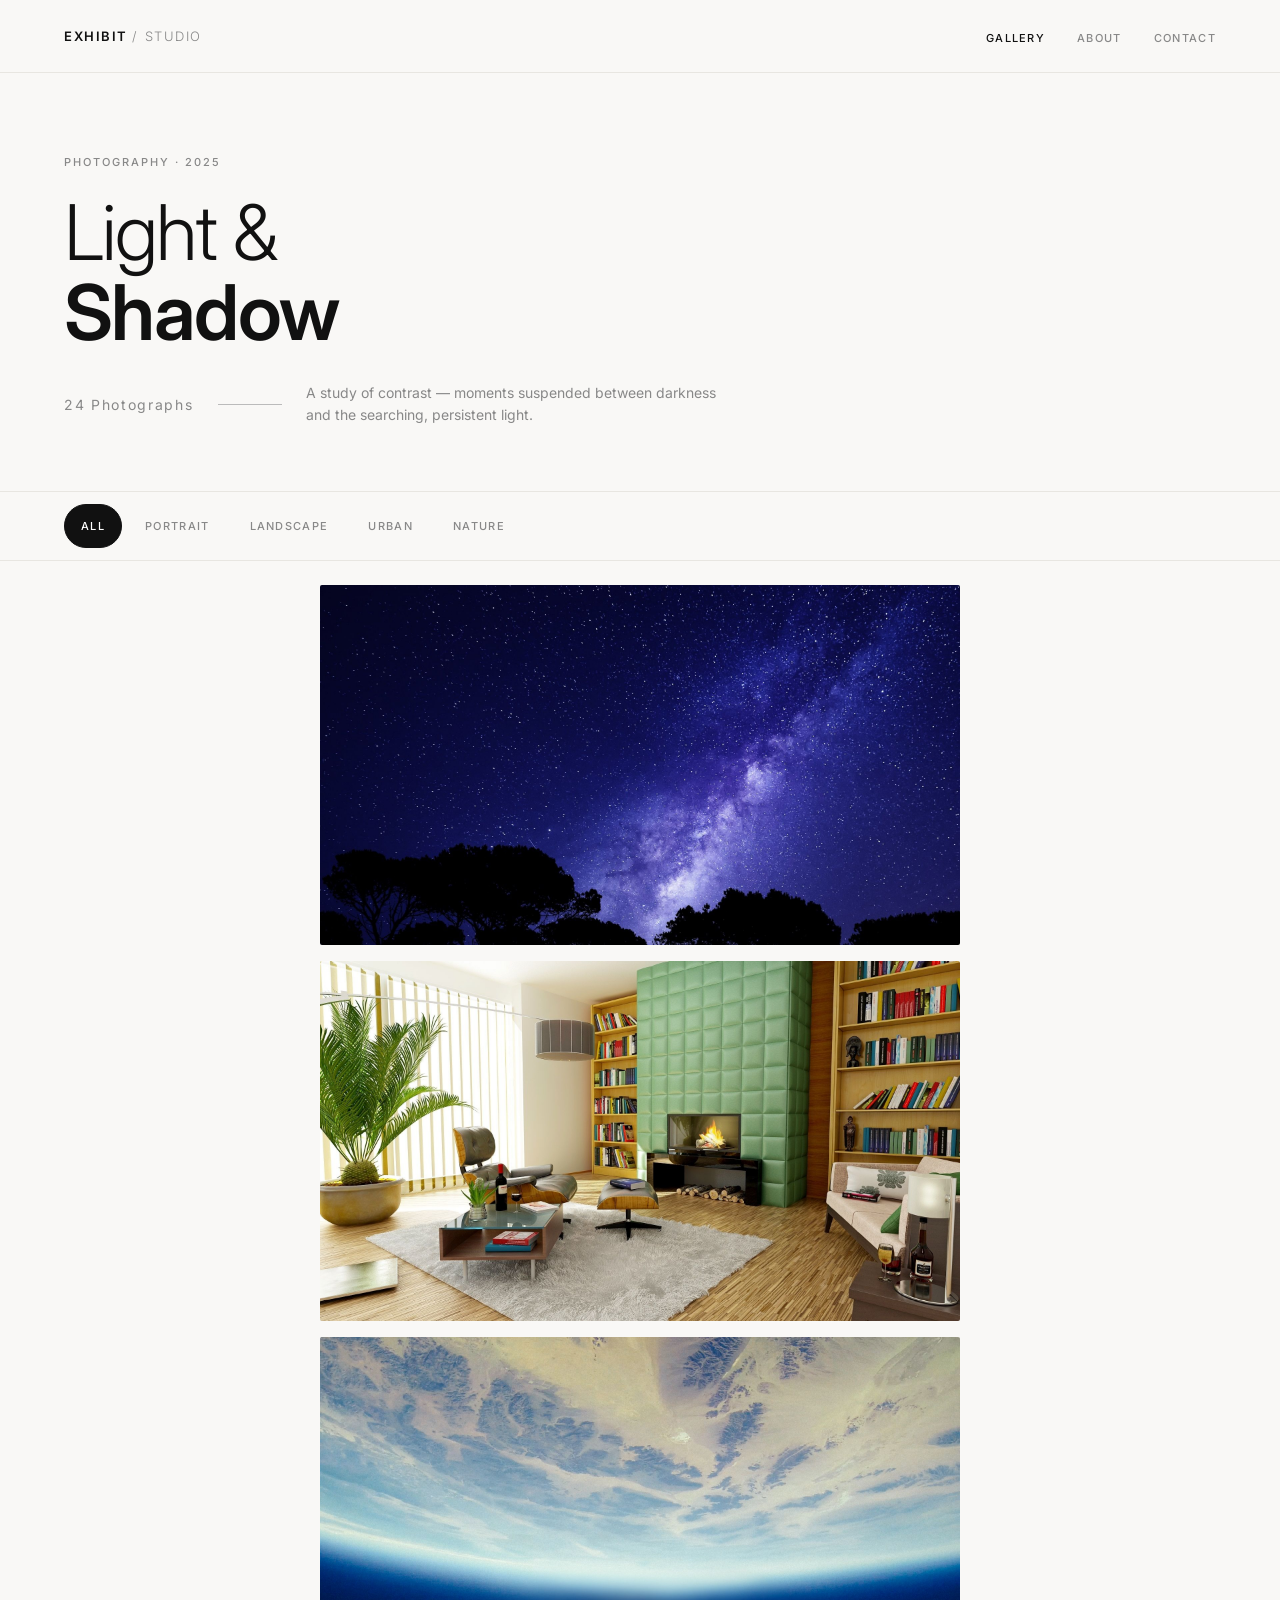
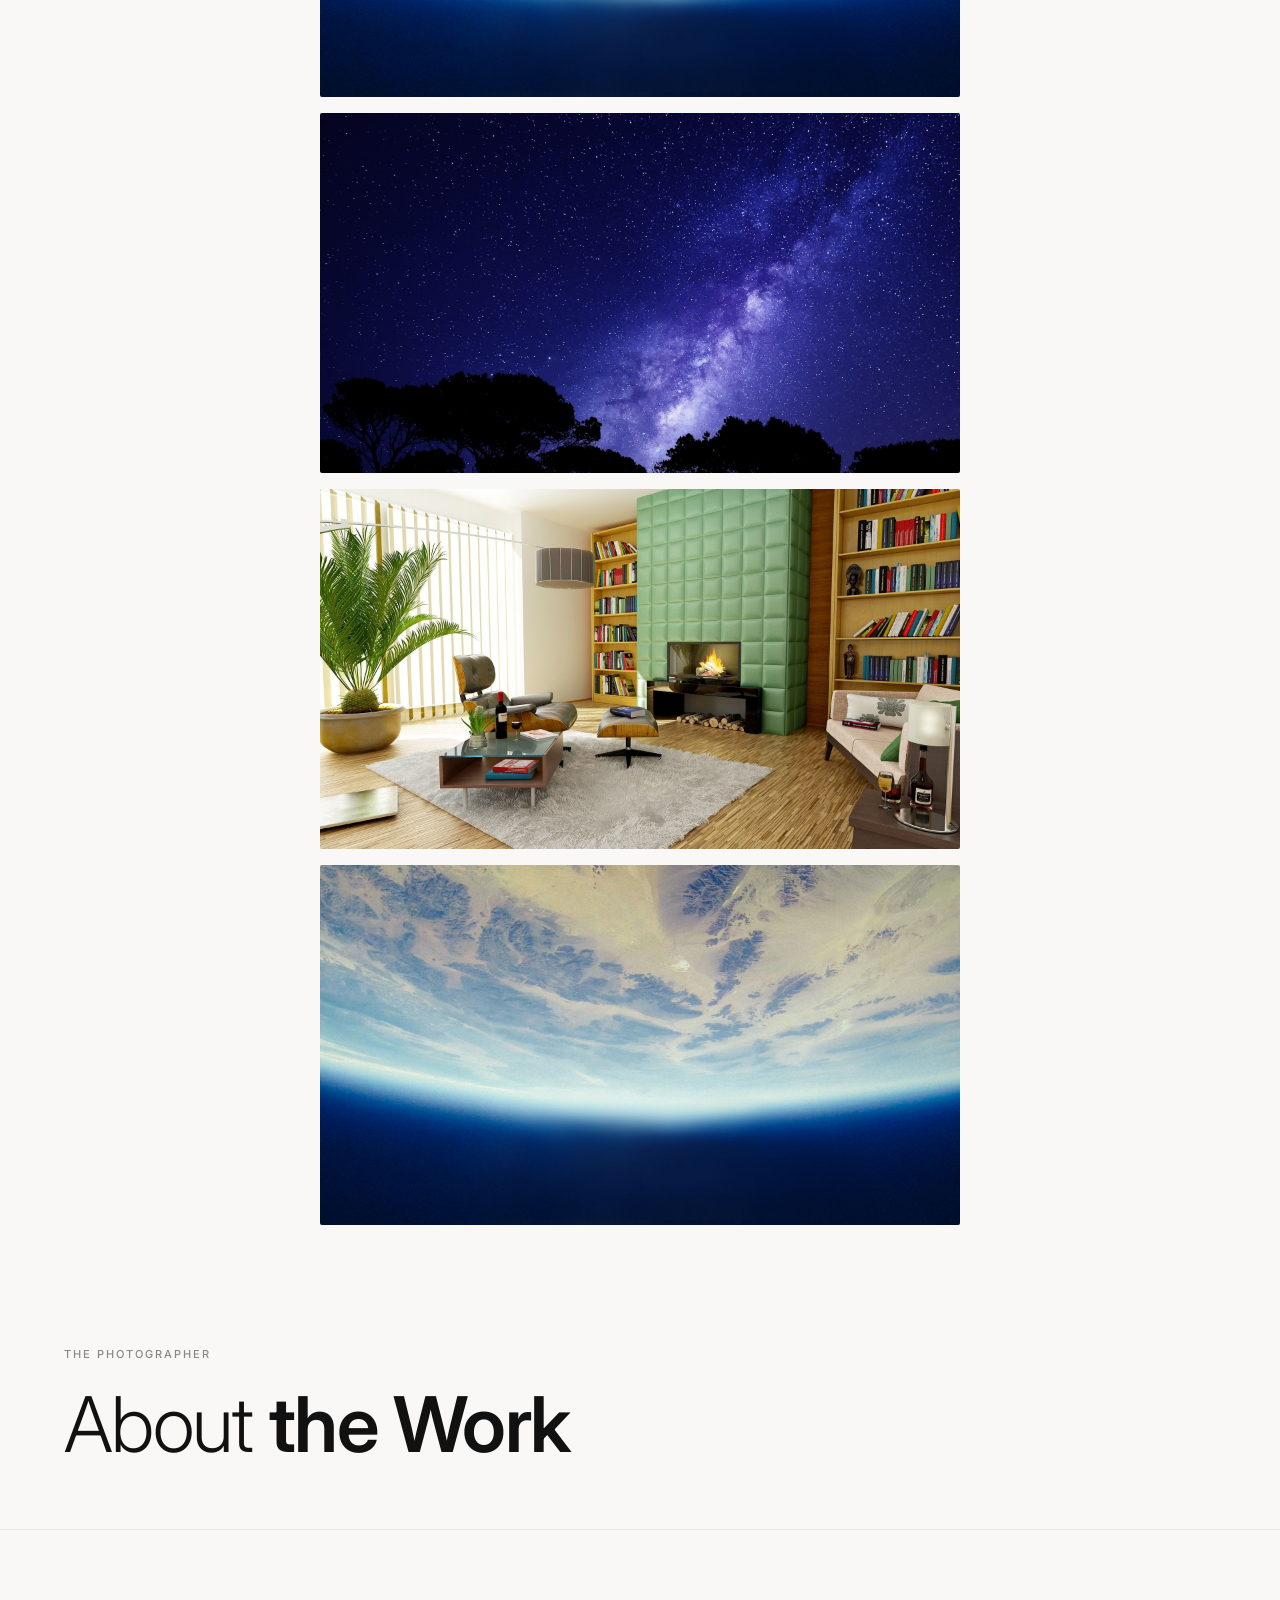
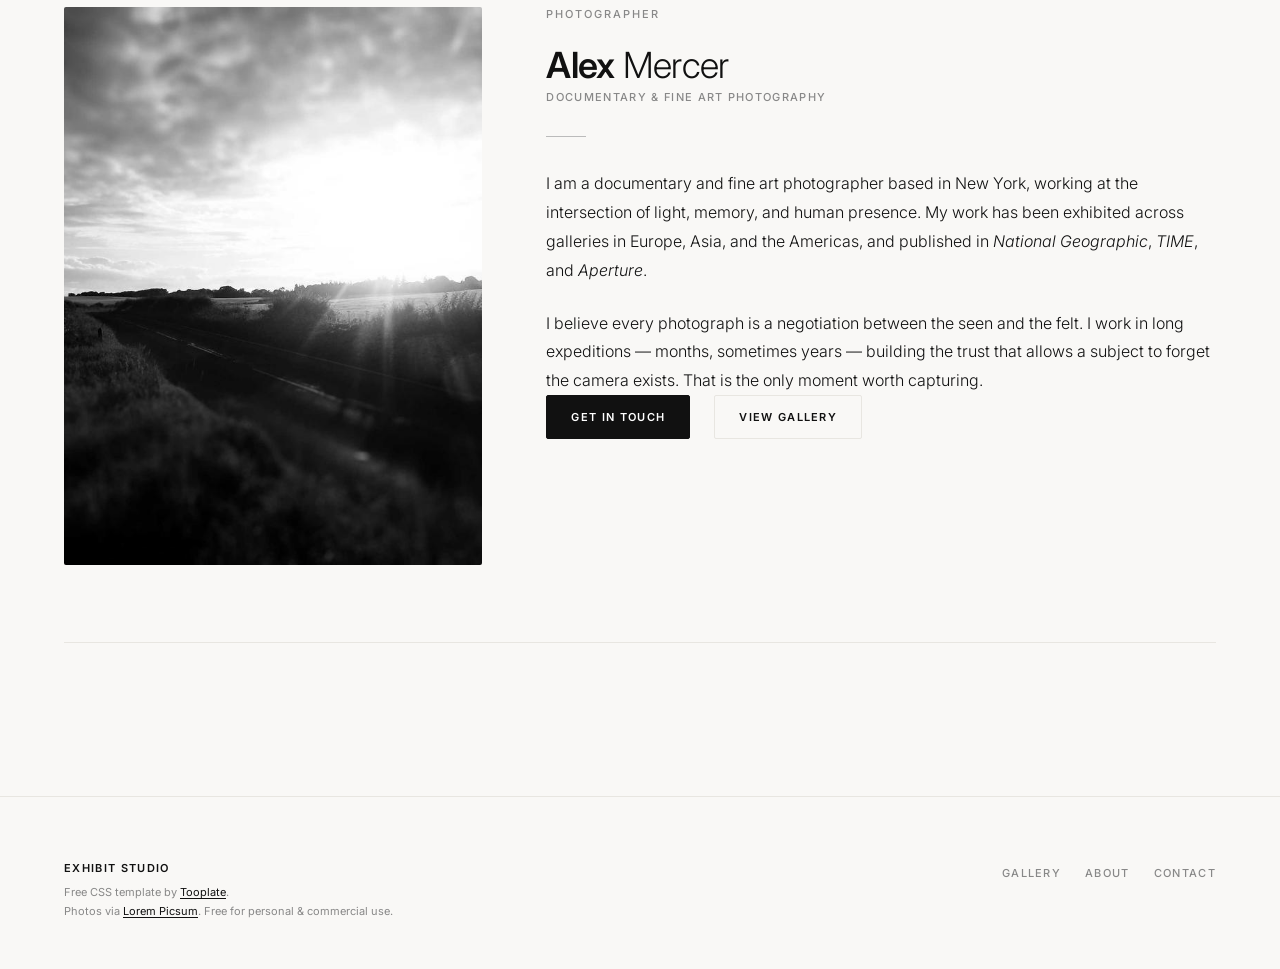
==== index.html @ 5e337fef "barebones website minus individual image pages" ====
<!DOCTYPE html>
<html lang="en">
<head>
  <meta charset="UTF-8" />
  <meta name="viewport" content="width=device-width, initial-scale=1.0" />
  <title>Exhibit — Photography Gallery</title>
  <meta name="description" content="A minimalist photography portfolio gallery template." />

  <!--
Tooplate 2160 Exhibit Studio
https://www.tooplate.com/view/2160-exhibit-studio
Free HTML CSS Template
-->

  <link rel="preconnect" href="https://fonts.googleapis.com" />
  <link rel="preconnect" href="https://fonts.gstatic.com" crossorigin />
  <link href="https://fonts.googleapis.com/css2?family=Inter:wght@300;400;500;600&display=swap" rel="stylesheet" />
  <link rel="stylesheet" href="tooplate-exhibit-style.css" />
</head>
<body>

  <!-- ═══════════════════════════════════════════════════════════════
       NAVIGATION
       ═══════════════════════════════════════════════════════════════ -->
  <nav class="site-nav" role="navigation" aria-label="Main">

    <div class="nav__bar">

      <!-- ↓ EDIT: Replace with your name or studio name -->
      <a href="index.html" class="nav__wordmark">Exhibit <span>/ Studio</span></a>

      <!-- ↓ EDIT: Desktop links (visible ≥680px) -->
      <ul class="nav__links">
        <li><a href="index.html" class="nav__link--active">Gallery</a></li>
        <li><a href="about.html">About</a></li>
        <li><a href="contact.html">Contact</a></li>
      </ul>

      <!-- Hamburger — visible on mobile only, controlled by JS -->
      <button
        class="nav__hamburger"
        id="js-hamburger"
        aria-label="Open menu"
        aria-expanded="false"
        aria-controls="js-mobile-menu"
      >
        <span class="nav__hamburger-line"></span>
        <span class="nav__hamburger-line"></span>
        <span class="nav__hamburger-line"></span>
      </button>

    </div><!-- /nav__bar -->

    <!-- ↓ EDIT: Mobile menu links (visible <680px, toggled by hamburger) -->
    <ul class="nav__mobile-menu" id="js-mobile-menu" aria-hidden="true">
      <li><a href="index.html" class="nav__link--active">Gallery</a></li>
      <li><a href="about.html">About</a></li>
      <li><a href="contact.html">Contact</a></li>
    </ul>

  </nav>


  <!-- ═══════════════════════════════════════════════════════════════
       HERO
       ═══════════════════════════════════════════════════════════════ -->
  <header class="site-hero">

    <!-- ↓ EDIT: Your gallery category / series name -->
    <p class="hero__tag">Photography · 2025</p>

    <!-- ↓ EDIT: Your gallery headline -->
    <h1 class="hero__title">
      Light &amp;<br><strong>Shadow</strong>
    </h1>

    <div class="hero__meta">
      <!-- ↓ EDIT: Update the photo count to match your gallery -->
      <span class="hero__count" id="js-photo-count">24 Photographs</span>
      <div class="hero__rule" aria-hidden="true"></div>
      <!-- ↓ EDIT: A one-line description of your gallery series -->
      <p class="hero__desc">A study of contrast — moments suspended between darkness and the searching, persistent light.</p>
    </div>

  </header>


  <!-- ═══════════════════════════════════════════════════════════════
       FILTER BAR  (optional — delete this section if not needed)
       ═══════════════════════════════════════════════════════════════ -->
  <div class="gallery-filter-wrap">
    <div class="gallery-filter" role="toolbar" aria-label="Filter gallery">

      <!-- ↓ EDIT: Add or remove filter buttons to match your categories.
                The "All" button shows all items; the others filter by
                the data-filter attribute on each .gallery__item below. -->
      <button class="filter__btn is-active" data-filter="all">All</button>
      <button class="filter__btn" data-filter="portrait">Portrait</button>
      <button class="filter__btn" data-filter="landscape">Landscape</button>
      <button class="filter__btn" data-filter="urban">Urban</button>
      <button class="filter__btn" data-filter="nature">Nature</button>

    </div>
  </div>


  <!-- ═══════════════════════════════════════════════════════════════
       MASONRY GALLERY
       ─────────────────────────────────────────────────────────────
       HOW TO ADD PHOTOS:
       1. Copy one <div class="gallery__item"> block below.
       2. Replace the src="..." with your image path.
       3. Replace data-full="..." with a high-res path for the lightbox.
       4. Update data-title and data-meta to your caption text.
       5. Set data-category to one of your filter names (e.g. "portrait").
       ─────────────────────────────────────────────────────────────
       NOTE: The CSS column masonry needs images of VARYING heights
       for the best visual result. Mix portrait & landscape shots.
       ═══════════════════════════════════════════════════════════════ -->
  <main class="front__gallery" id="js-gallery" aria-label="Photo gallery">


    <!-- ─── PHOTO 1 ───────────────────────────────────────────── -->
    <div class="gallery__item" data-category="landscape"
         data-full="images/front_img1.jpg"
         data-title="Golden Hour"
         data-meta="Tuscany, Italy · 2024">

      <!-- ↓ EDIT: Replace src with your thumbnail image, 
                   Replace href with your case file page. -->
      <a href="case-1.html">
        <img
        src="images/front_img1.jpg"
        width="1920"
        height="1080"
        alt="A portrait captured in golden hour light"
        class="gallery__image"
        loading="lazy"
        />
        <div class="gallery__caption">
          <span class="gallery__caption-title">Modeling a House</span>
          <span class="gallery__caption-meta">House walkthrough tour in Unreal.</span>
        </div>

        <div class="gallery__expand-icon" aria-hidden="true">
          <svg viewBox="0 0 12 12" stroke-width="1.5"><path d="M1 4V1h3M8 1h3v3M11 8v3H8M4 11H1V8"/></svg>
        </div>
      </a>
      


    </div><!-- /PHOTO 1 -->


    <!-- ─── PHOTO 2 ───────────────────────────────────────────── -->
    <div class="gallery__item" data-category="portrait"
         data-full="images/front_img2.jpg"
         data-title="Coastal Mist"
         data-meta="Big Sur, CA · 2023">

      <img
        src="images/front_img2.jpg"
        width="1920"
        height="1080"
        alt="Coastal mist over a rugged shoreline"
        class="gallery__image"
        loading="lazy"
      />

      <div class="gallery__caption">
        <span class="gallery__caption-title">Coastal Mist</span>
        <span class="gallery__caption-meta">Big Sur, CA · 2023</span>
      </div>

      <div class="gallery__expand-icon" aria-hidden="true">
        <svg viewBox="0 0 12 12" stroke-width="1.5"><path d="M1 4V1h3M8 1h3v3M11 8v3H8M4 11H1V8"/></svg>
      </div>

    </div><!-- /PHOTO 2 -->


    <!-- ─── PHOTO 3 ───────────────────────────────────────────── -->
    <div class="gallery__item" data-category="landscape"
         data-full="images/front_img3.jpg"
         data-title="Steel & Glass"
         data-meta="New York, USA · 2024">

      <img
        src="images/front_img3.jpg"
        width="1920"
        height="1080"
        alt="Urban architecture reflecting steel and glass"
        class="gallery__image"
        loading="lazy"
      />

      <div class="gallery__caption">
        <span class="gallery__caption-title">Steel &amp; Glass</span>
        <span class="gallery__caption-meta">New York, USA · 2024</span>
      </div>

      <div class="gallery__expand-icon" aria-hidden="true">
        <svg viewBox="0 0 12 12" stroke-width="1.5"><path d="M1 4V1h3M8 1h3v3M11 8v3H8M4 11H1V8"/></svg>
      </div>

    </div><!-- /PHOTO 3 -->


    <!-- ─── PHOTO 4 ───────────────────────────────────────────── -->
    <div class="gallery__item" data-category="portrait"
         data-full="images/front_img1.jpg"
         data-title="Forest Floor"
         data-meta="Pacific Northwest · 2023">

      <img
        src="images/front_img1.jpg"
        width="1920"
        height="1080"
        alt="Sunlight filtering through a dense forest floor"
        class="gallery__image"
        loading="lazy"
      />

      <div class="gallery__caption">
        <span class="gallery__caption-title">Forest Floor</span>
        <span class="gallery__caption-meta">Pacific Northwest · 2023</span>
      </div>

      <div class="gallery__expand-icon" aria-hidden="true">
        <svg viewBox="0 0 12 12" stroke-width="1.5"><path d="M1 4V1h3M8 1h3v3M11 8v3H8M4 11H1V8"/></svg>
      </div>

    </div><!-- /PHOTO 4 -->


    <!-- ─── PHOTO 5 ───────────────────────────────────────────── -->
    <div class="gallery__item" data-category="portrait"
         data-full="images/front_img2.jpg"
         data-title="Sunday Window"
         data-meta="Amsterdam · 2024">

      <img
        src="images/front_img2.jpg"
        width="1920"
        height="1080"
        alt="A quiet portrait by a Sunday morning window"
        class="gallery__image"
        loading="lazy"
      />

      <div class="gallery__caption">
        <span class="gallery__caption-title">Sunday Window</span>
        <span class="gallery__caption-meta">Amsterdam · 2024</span>
      </div>

      <div class="gallery__expand-icon" aria-hidden="true">
        <svg viewBox="0 0 12 12" stroke-width="1.5"><path d="M1 4V1h3M8 1h3v3M11 8v3H8M4 11H1V8"/></svg>
      </div>

    </div><!-- /PHOTO 5 -->


    <!-- ─── PHOTO 6 ───────────────────────────────────────────── -->
    <div class="gallery__item" data-category="landscape"
         data-full="images/front_img3.jpg"
         data-title="Salt Flats at Dusk"
         data-meta="Bonneville, Utah · 2023">

      <img
        src="images/front_img3.jpg"
        width="1920"
        height="1080"
        alt="Salt flats stretching to the horizon at dusk"
        class="gallery__image"
        loading="lazy"
      />

      <div class="gallery__caption">
        <span class="gallery__caption-title">Salt Flats at Dusk</span>
        <span class="gallery__caption-meta">Bonneville, Utah · 2023</span>
      </div>

      <div class="gallery__expand-icon" aria-hidden="true">
        <svg viewBox="0 0 12 12" stroke-width="1.5"><path d="M1 4V1h3M8 1h3v3M11 8v3H8M4 11H1V8"/></svg>
      </div>

    </div><!-- /PHOTO 6 -->



    <!-- ═══════════════════════════════════════════════════════════
         ↑  PASTE NEW PHOTOS ABOVE THIS LINE
         Copy any .gallery__item block above and change:
           src="..."              → your thumbnail image path
           data-full="..."        → your high-res image path
           data-title="..."       → your photo title
           data-meta="..."        → location / year
           data-category="..."    → portfolio category (for filter)
         ═══════════════════════════════════════════════════════════ -->


  </main><!-- /GALLERY -->

  <!-- ═══════════════════════════════════════════════════════════════
       HERO
       ═══════════════════════════════════════════════════════════════ -->
  <header class="page-hero">
    <p class="page-hero__tag">The Photographer</p>
    <!-- ↓ EDIT: Your name or studio tagline -->
    <h1 class="page-hero__title">About <strong>the Work</strong></h1>
  </header>


  <!-- ═══════════════════════════════════════════════════════════════
       ABOUT CONTENT
       ═══════════════════════════════════════════════════════════════ -->
  <main class="about-body">

    <!-- ── Portrait + Bio ──────────────────────────────────────── -->
    <div class="about-intro">

      <div class="about-portrait">
        <!-- ↓ EDIT: Replace with your portrait photo -->
        <img
          src="images/tooplate-about-image.jpg"
          width="600"
          height="800"
          alt="Portrait of the photographer"
          class="about-portrait__img"
          loading="eager"
        />
      </div>

      <div class="about-bio">
        <p class="about-bio__label">Photographer</p>

        <!-- ↓ EDIT: Your full name -->
        <h2 class="about-bio__name"><strong>Alex</strong> Mercer</h2>
        <!-- ↓ EDIT: Your title or specialty -->
        <p class="about-bio__title">Documentary &amp; Fine Art Photography</p>

        <div class="about-bio__divider" aria-hidden="true"></div>

        <!-- ↓ EDIT: Your bio paragraphs (2–3 is ideal) -->
        <p class="about-bio__text">
          I am a documentary and fine art photographer based in New York, working at the
          intersection of light, memory, and human presence. My work has been exhibited
          across galleries in Europe, Asia, and the Americas, and published in
          <em>National Geographic</em>, <em>TIME</em>, and <em>Aperture</em>.
        </p>
        <p class="about-bio__text">
          I believe every photograph is a negotiation between the seen and the felt.
          I work in long expeditions — months, sometimes years — building the trust
          that allows a subject to forget the camera exists. That is the only moment
          worth capturing.
        </p>


    <!-- ── CTA ──────────────────────────────────────────────────── -->
    <div class="about-cta">
      <!-- ↓ EDIT: Link to your gallery and contact page -->
      <a href="contact.html" class="btn btn--primary">Get in touch</a>
      <a href="index.html"   class="btn btn--ghost">View gallery</a>
    </div>

  </main>

  <!-- ═══════════════════════════════════════════════════════════════
       LIGHTBOX  —  "Lightroom Mode"
       This element is controlled by JavaScript below.
       You do not need to edit this HTML.
       ═══════════════════════════════════════════════════════════════ -->
  <div class="lightbox" id="js-lightbox" role="dialog" aria-modal="true" aria-label="Photo viewer">

    <div class="lightbox__bar">
      <span class="lightbox__counter" id="js-lb-counter" aria-live="polite"></span>
      <button class="lightbox__close" id="js-lb-close" aria-label="Close photo viewer">
        <svg viewBox="0 0 24 24" stroke-linecap="round" stroke-linejoin="round">
          <path d="M18 6 6 18M6 6l12 12"/>
        </svg>
      </button>
    </div>

    <div class="lightbox__stage">

      <button class="lightbox__nav lightbox__nav--prev" id="js-lb-prev" aria-label="Previous photo">
        <svg viewBox="0 0 24 24" stroke-linecap="round" stroke-linejoin="round">
          <path d="M15 18l-6-6 6-6"/>
        </svg>
      </button>

      <!-- ↓ The <img> src is swapped by JS — do not edit src here -->
      <img src="" alt="" class="lightbox__image" id="js-lb-image" />

      <button class="lightbox__nav lightbox__nav--next" id="js-lb-next" aria-label="Next photo">
        <svg viewBox="0 0 24 24" stroke-linecap="round" stroke-linejoin="round">
          <path d="M9 18l6-6-6-6"/>
        </svg>
      </button>

    </div>

    <div class="lightbox__caption">
      <p class="lightbox__caption-title" id="js-lb-title"></p>
      <p class="lightbox__caption-meta"  id="js-lb-meta"></p>
    </div>

  </div><!-- /LIGHTBOX -->


  <!-- ═══════════════════════════════════════════════════════════════
       FOOTER
       ═══════════════════════════════════════════════════════════════ -->
  <footer class="site-footer">

    <div>
      <!-- ↓ EDIT: Replace with your name / studio -->
      <p class="footer__brand">Exhibit Studio</p>
      <p class="footer__credit">
        Free CSS template by <a href="https://www.tooplate.com/view/2160-exhibit-studio" target="_blank" rel="nofollow">Tooplate</a>.<br>
        Photos via <a href="https://picsum.photos" target="_blank" rel="noopener">Lorem Picsum</a>. Free for personal &amp; commercial use.
      </p>
    </div>

    <!-- ↓ EDIT: Update links to match your site pages -->
    <ul class="footer__nav">
      <li><a href="index.html">Gallery</a></li>
      <li><a href="about.html">About</a></li>
      <li><a href="contact.html">Contact</a></li>
    </ul>

  </footer>


  <!-- ═══════════════════════════════════════════════════════════════
       JAVASCRIPT  —  Lightroom Mode + Filter
       You do not need to edit this block.
       ═══════════════════════════════════════════════════════════════ -->
  <script src="tooplate-exhibit-script.js"></script>

</body>
</html>
---- tooplate-exhibit-style.css ----
/*
Tooplate 2160 Exhibit Studio
https://www.tooplate.com/view/2160-exhibit-studio
Free HTML CSS Template
*/

/* ═══════════════════════════════════════════════════════════════
       DESIGN TOKENS — Edit these to restyle the entire template
       ═══════════════════════════════════════════════════════════════ */
    :root {

      /* ── Palette ─────────────────────────────────────────────── */
      --color-page-background:    #f9f8f6;   /* Off-white canvas                */
      --color-surface:            #ffffff;   /* Card / panel backgrounds        */
      --color-text-primary:       #111111;   /* Headlines, nav links            */
      --color-text-secondary:     #888888;   /* Sub-labels, meta info           */
      --color-text-tertiary:      #bbbbbb;   /* Dividers, faint labels          */
      --color-accent:             #111111;   /* Hover underlines, active states */
      --color-border-subtle:      #e8e6e1;   /* Hairline borders                */

      /* ── Caption Overlay ─────────────────────────────────────── */
      --color-caption-background: rgba(0, 0, 0, 0.72);  /* Semi-transparent bar */
      --color-caption-text:       #ffffff;
      --color-caption-meta:       rgba(255, 255, 255, 0.60);

      /* ── Lightbox (Lightroom Mode) ───────────────────────────── */
      --color-lightbox-backdrop:  rgba(8, 8, 8, 0.97);
      --color-lightbox-ui:        rgba(255, 255, 255, 0.85);
      --color-lightbox-ui-hover:  #ffffff;
      --color-lightbox-meta:      rgba(255, 255, 255, 0.50);

      /* ── Typography ──────────────────────────────────────────── */
      --font-family:              'Inter', -apple-system, BlinkMacSystemFont, sans-serif;
      --font-size-wordmark:       0.8125rem;  /* NAV logo text             */
      --font-size-label:          0.6875rem;  /* Tags, meta, small labels  */
      --font-size-caption-title:  0.8125rem;  /* Overlay photo title       */
      --font-size-caption-meta:   0.6875rem;  /* Overlay photographer meta */
      --font-size-hero-title:     clamp(2.25rem, 6vw, 5rem);
      --font-size-hero-sub:       clamp(0.75rem, 1.5vw, 0.875rem);
      --font-size-footer:         0.6875rem;
      --letter-spacing-wide:      0.12em;
      --letter-spacing-wider:     0.18em;

      /* ── Page Spacing ────────────────────────────────────────── */
      --space-page-x:             clamp(1.5rem, 5vw, 6rem);  /* Left/right margin  */
      --space-gallery-x:          clamp(20rem, 20vw, 30rem);
      --space-page-top:           2rem;
      --space-nav-height:         4.5rem;
      --space-hero-top:           clamp(3rem, 6vw, 6rem);
      --space-hero-bottom:        clamp(2.5rem, 5vw, 5rem);
      --space-section-gap:        clamp(1rem, 2vw, 1.5rem);
      --space-footer-top:         clamp(3rem, 5vw, 5rem);

      /* ── Masonry Grid ────────────────────────────────────────── */
      --grid-column-gap:          clamp(0.625rem, 1.25vw, 1.125rem); /* Gap between columns */
      --grid-item-margin-bottom:  clamp(0.625rem, 1.25vw, 1.125rem); /* Gap between rows    */
      --grid-columns-frontpg:     1;   
      --grid-columns-wide:        3;   /* ≥1400px */
      --grid-columns-desktop:     2;   /* ≥900px  */
      --grid-columns-tablet:      2;   /* ≥560px  */
      --grid-columns-mobile:      1;   /* <560px  */
      --grid-border-radius:       2px;

      /* ── Transitions ─────────────────────────────────────────── */
      --transition-caption:       transform 0.38s cubic-bezier(0.4, 0, 0.2, 1),
                                  opacity  0.38s cubic-bezier(0.4, 0, 0.2, 1);
      --transition-image-scale:   transform 0.55s cubic-bezier(0.25, 0.46, 0.45, 0.94);
      --transition-lightbox:      opacity 0.28s ease;
      --transition-lightbox-img:  opacity 0.22s ease, transform 0.28s cubic-bezier(0.4, 0, 0.2, 1);

      /* ── Contact Form Colors ──────────────────────────────────── */
      --color-input-bg:           #ffffff;
      --color-input-border:       #d8d5cf;
      --color-input-focus:        #111111;
      --color-success-bg:         #f0faf4;
      --color-success-text:       #1a7a45;
      --color-success-border:     #b6e8cb;
      --color-error-text:         #c0392b;

    }

    /* ═══════════════════════════════════════════════════════════════
       RESET & BASE
       ═══════════════════════════════════════════════════════════════ */
    *, *::before, *::after { box-sizing: border-box; margin: 0; padding: 0; }

    html {
      font-family:          var(--font-family);
      font-size:            16px;
      background-color:     var(--color-page-background);
      color:                var(--color-text-primary);
      -webkit-font-smoothing: antialiased;
      text-rendering:       optimizeLegibility;
      scroll-behavior:      smooth;
    }

    body { min-height: 100vh; }

    img { display: block; width: 100%; height: auto; }

    a { color: inherit; text-decoration: none; }

    /* ═══════════════════════════════════════════════════════════════
       NAVIGATION
       ═══════════════════════════════════════════════════════════════ */
    .site-nav {
      position:         sticky;
      top:              0;
      z-index:          200;
      background-color: var(--color-page-background);
      border-bottom:    1px solid var(--color-border-subtle);
    }

    /* ── Top bar (wordmark + hamburger / desktop links) ────────── */
    .nav__bar {
      display:          flex;
      align-items:      center;
      justify-content:  space-between;
      height:           var(--space-nav-height);
      padding:          0 var(--space-page-x);
    }

    .nav__wordmark {
      font-size:      var(--font-size-wordmark);
      font-weight:    600;
      letter-spacing: var(--letter-spacing-wide);
      text-transform: uppercase;
      color:          var(--color-text-primary);
    }

    .nav__wordmark span {
      font-weight:    300;
      color:          var(--color-text-secondary);
    }

    /* ── Desktop links (hidden on mobile) ───────────────────────── */
    .nav__links {
      display:        flex;
      align-items:    center;
      gap:            2rem;
      list-style:     none;
    }

    .nav__links a {
      font-size:      var(--font-size-label);
      font-weight:    500;
      letter-spacing: var(--letter-spacing-wide);
      text-transform: uppercase;
      color:          var(--color-text-secondary);
      transition:     color 0.2s ease;
    }

    .nav__links a:hover { color: var(--color-text-primary); }

    .nav__links .nav__link--active { color: var(--color-text-primary); }

    /* ── Hamburger button (hidden on desktop) ───────────────────── */
    .nav__hamburger {
      display:          none;
      flex-direction:   column;
      justify-content:  center;
      align-items:      center;
      gap:              5px;
      width:            2.5rem;
      height:           2.5rem;
      background:       transparent;
      border:           none;
      cursor:           pointer;
      padding:          0.25rem;
      border-radius:    4px;
      -webkit-tap-highlight-color: transparent;
    }

    .nav__hamburger-line {
      display:          block;
      width:            22px;
      height:           1.5px;
      background:       var(--color-text-primary);
      border-radius:    2px;
      transition:       transform 0.3s ease, opacity 0.3s ease, width 0.3s ease;
      transform-origin: center;
    }

    /* Animate to X when open */
    .nav__hamburger[aria-expanded="true"] .nav__hamburger-line:nth-child(1) {
      transform: translateY(6.5px) rotate(45deg);
    }
    .nav__hamburger[aria-expanded="true"] .nav__hamburger-line:nth-child(2) {
      opacity:  0;
      width:    0;
    }
    .nav__hamburger[aria-expanded="true"] .nav__hamburger-line:nth-child(3) {
      transform: translateY(-6.5px) rotate(-45deg);
    }

    /* ── Mobile drawer ──────────────────────────────────────────── */
    .nav__mobile-menu {
      display:          none;           /* JS toggles .is-open */
      flex-direction:   column;
      padding:          0 var(--space-page-x) 1.5rem;
      border-top:       1px solid var(--color-border-subtle);
      background-color: var(--color-page-background);

      /* Slide-down animation */
      overflow:         hidden;
      max-height:       0;
      opacity:          0;
      transition:       max-height 0.35s cubic-bezier(0.4, 0, 0.2, 1),
                        opacity    0.25s ease,
                        padding    0.35s ease;
    }

    .nav__mobile-menu.is-open {
      max-height:       20rem;
      opacity:          1;
      padding-top:      1.25rem;
    }

    .nav__mobile-menu li {
      list-style: none;
      border-bottom: 1px solid var(--color-border-subtle);
    }

    .nav__mobile-menu li:last-child { border-bottom: none; }

    .nav__mobile-menu a {
      display:          block;
      padding:          0.9rem 0;
      font-size:        0.8125rem;
      font-weight:      500;
      letter-spacing:   var(--letter-spacing-wide);
      text-transform:   uppercase;
      color:            var(--color-text-secondary);
      transition:       color 0.2s ease;
    }

    .nav__mobile-menu a:hover,
    .nav__mobile-menu .nav__link--active { color: var(--color-text-primary); }

    /* ── Responsive switch ──────────────────────────────────────── */
    @media (max-width: 680px) {
      .nav__links     { display: none; }
      .nav__hamburger { display: flex; }
      .nav__mobile-menu { display: flex; }
    }

    /* ═══════════════════════════════════════════════════════════════
       HERO HEADER
       ═══════════════════════════════════════════════════════════════ */
    .site-hero {
      padding:         var(--space-hero-top) var(--space-page-x) var(--space-hero-bottom);
      border-bottom:   1px solid var(--color-border-subtle);
    }

    .hero__tag {
      display:         inline-block;
      font-size:       var(--font-size-label);
      font-weight:     500;
      letter-spacing:  var(--letter-spacing-wider);
      text-transform:  uppercase;
      color:           var(--color-text-secondary);
      margin-bottom:   1.5rem;
    }

    .hero__title {
      font-size:       var(--font-size-hero-title);
      font-weight:     300;
      line-height:     1.05;
      letter-spacing:  -0.02em;
      max-width:       14ch;
      margin-bottom:   1.75rem;
    }

    .hero__title strong { font-weight: 600; }

    .hero__meta {
      display:         flex;
      align-items:     center;
      gap:             1.5rem;
    }

    .hero__count {
      font-size:       var(--font-size-hero-sub);
      font-weight:     400;
      letter-spacing:  var(--letter-spacing-wide);
      color:           var(--color-text-secondary);
    }

    .hero__rule {
      flex:            1;
      max-width:       4rem;
      height:          1px;
      background:      var(--color-text-tertiary);
    }

    .hero__desc {
      font-size:       var(--font-size-hero-sub);
      color:           var(--color-text-secondary);
      max-width:       48ch;
      line-height:     1.6;
    }

    /* ═══════════════════════════════════════════════════════════════
       FILTER BAR  (optional — remove this section if not needed)
       ═══════════════════════════════════════════════════════════════ */

    /* ═══════════════════════════════════════════════════════════════
       FILTER BAR  (optional — remove this section if not needed)
       ═══════════════════════════════════════════════════════════════ */
    .gallery-filter-wrap {
      border-bottom: 1px solid var(--color-border-subtle);
    }

    .gallery-filter {
      display:         flex;
      align-items:     center;
      flex-wrap:       wrap;       /* All buttons visible — no hidden scroll */
      gap:             0.375rem;
      padding:         0.75rem var(--space-page-x);
    }

    .filter__btn {
      /* 44px minimum tap target height for touch usability */
      min-height:      2.75rem;
      padding:         0 1rem;
      font-family:     var(--font-family);
      font-size:       var(--font-size-label);
      font-weight:     500;
      letter-spacing:  var(--letter-spacing-wide);
      text-transform:  uppercase;
      color:           var(--color-text-secondary);
      background:      transparent;
      border:          1px solid transparent;
      border-radius:   999px;
      cursor:          pointer;
      transition:      all 0.2s ease;
      -webkit-tap-highlight-color: transparent;
      white-space:     nowrap;     /* Each label stays on one line */
    }

    .filter__btn:hover {
      color:           var(--color-text-primary);
      border-color:    var(--color-border-subtle);
    }

    .filter__btn.is-active {
      color:           var(--color-surface);
      background:      var(--color-text-primary);
      border-color:    var(--color-text-primary);
    }

    /* On touch devices: always show caption (no hover state exists) */
    @media (hover: none) {
      .gallery__caption {
        transform:   translateY(0);
        opacity:     1;
      }
    }

    /* ═══════════════════════════════════════════════════════════════
       MASONRY GALLERY  ← THE GRID
       CSS Columns masonry — no JavaScript required for the layout.
       ═══════════════════════════════════════════════════════════════ */
    .front__gallery {
      padding:         var(--space-section-gap) var(--space-page-x);
      /* CSS Columns masonry */
      column-count:    var(--grid-columns-frontpg);
      column-gap:      var(--grid-column-gap);
    }

    /* ── Responsive column counts ─────────────────────────────── */
    @media (min-width: 1000px) {
      .front__gallery { column-count: var(--grid-columns-frontpg); }
      .front__gallery { padding: var(--space-section-gap) var(--space-gallery-x); }
    }

    @media (max-width: 900px) {
      .front__gallery { column-count: var(--grid-columns-frontpg); }
    }

    @media (max-width: 560px) {
      .front__gallery { column-count: var(--grid-columns-frontpg); }
    }

    .case__gallery {
      padding:         var(--space-section-gap) var(--space-page-x);
      /* CSS Columns masonry */
      column-count:    var(--grid-columns-desktop);
      column-gap:      var(--grid-column-gap);
    }

    /* ── Responsive column counts ─────────────────────────────── */
    @media (min-width: 1400px) {
      .case__gallery { column-count: var(--grid-columns-wide); }
    }

    @media (max-width: 900px) {
      .case__gallery { column-count: var(--grid-columns-tablet); }
    }

    @media (max-width: 560px) {
      .case__gallery { column-count: var(--grid-columns-mobile); }
    }

    /* ── Gallery Item ─────────────────────────────────────────── */
    .gallery__item {
      position:        relative;
      display:         block;          /* Prevents column-break artifacts */
      break-inside:    avoid;          /* Prevents images from splitting   */
      max-width: 100%;
      margin-bottom:   var(--grid-item-margin-bottom);
      border-radius:   var(--grid-border-radius);
      overflow:        hidden;
      cursor:          pointer;
      background:      var(--color-border-subtle);  /* Placeholder while image loads */
    }

    /* ── Image zoom on hover ──────────────────────────────────── */
    .gallery__image {
      width:           100%;
      height:          auto;
      display:         block;
      transition:      var(--transition-image-scale);
      will-change:     transform;
    }

    .gallery__item:hover .gallery__image {
      transform:       scale(1.035);
    }

    /* ── Caption Overlay ──────────────────────────────────────── */
    .gallery__caption {
      position:        absolute;
      bottom:          0;
      left:            0;
      right:           0;
      padding:         var(--space-section-gap) 1rem 0.875rem;

      /* Gradient for legibility even without the bar background */
      background:      linear-gradient(
                         to top,
                         var(--color-caption-background) 0%,
                         rgba(0,0,0,0) 100%
                       );

      /* ── Hidden by default; slides up on hover ── */
      transform:       translateY(100%);
      opacity:         0;
      transition:      var(--transition-caption);
    }

    .gallery__item:hover .gallery__caption {
      transform:       translateY(0);
      opacity:         1;
    }

    .gallery__caption-title {
      display:         block;
      font-size:       var(--font-size-caption-title);
      font-weight:     500;
      color:           var(--color-caption-text);
      margin-bottom:   0.25rem;
      white-space:     nowrap;
      overflow:        hidden;
      text-overflow:   ellipsis;
    }

    .gallery__caption-meta {
      display:         block;
      font-size:       var(--font-size-caption-meta);
      font-weight:     400;
      letter-spacing:  var(--letter-spacing-wide);
      color:           var(--color-caption-meta);
      text-transform:  uppercase;
    }

    /* ── Lightbox indicator icon ──────────────────────────────── */
    .gallery__expand-icon {
      position:        absolute;
      top:             0.75rem;
      right:           0.75rem;
      width:           1.75rem;
      height:          1.75rem;
      display:         flex;
      align-items:     center;
      justify-content: center;
      background:      rgba(0, 0, 0, 0.45);
      border-radius:   50%;
      opacity:         0;
      transition:      opacity 0.25s ease;
    }

    .gallery__expand-icon svg {
      width:  12px;
      height: 12px;
      stroke: #fff;
      fill:   none;
    }

    .gallery__item:hover .gallery__expand-icon { opacity: 1; }

    /* ═══════════════════════════════════════════════════════════════
       LIGHTBOX  —  "Lightroom Mode"
       Opened via JS when any gallery image is clicked.
       ═══════════════════════════════════════════════════════════════ */
    .lightbox {
      position:        fixed;
      inset:           0;
      z-index:         1000;
      display:         flex;
      flex-direction:  column;
      background:      var(--color-lightbox-backdrop);

      /* Hidden state */
      opacity:         0;
      pointer-events:  none;
      transition:      var(--transition-lightbox);
    }

    .lightbox.is-open {
      opacity:         1;
      pointer-events:  all;
    }

    /* ── Lightbox top bar ─────────────────────────────────────── */
    .lightbox__bar {
      display:         flex;
      align-items:     center;
      justify-content: space-between;
      padding:         1rem 1.5rem;
      flex-shrink:     0;
    }

    .lightbox__counter {
      font-size:       var(--font-size-label);
      font-weight:     400;
      letter-spacing:  var(--letter-spacing-wide);
      color:           var(--color-lightbox-meta);
    }

    .lightbox__close {
      width:           2.25rem;
      height:          2.25rem;
      display:         flex;
      align-items:     center;
      justify-content: center;
      background:      transparent;
      border:          none;
      border-radius:   50%;
      color:           var(--color-lightbox-ui);
      cursor:          pointer;
      transition:      background 0.2s ease, color 0.2s ease;
    }

    .lightbox__close:hover {
      background:      rgba(255,255,255,0.1);
      color:           var(--color-lightbox-ui-hover);
    }

    .lightbox__close svg {
      width:  18px;
      height: 18px;
      stroke: currentColor;
      fill:   none;
      stroke-width: 1.5;
    }

    /* ── Lightbox stage (image area) ──────────────────────────── */
    .lightbox__stage {
      flex:            1;
      display:         flex;
      align-items:     center;
      justify-content: center;
      position:        relative;
      padding:         0 5rem;
      overflow:        hidden;
    }

    @media (max-width: 560px) {
      .lightbox__stage { padding: 0 3rem; }
    }

    .lightbox__image {
      max-width:       100%;
      max-height:      100%;
      object-fit:      contain;
      border-radius:   1px;
      box-shadow:      0 30px 80px rgba(0,0,0,0.6);

      /* Transition when swapping images */
      opacity:         1;
      transform:       scale(1);
      transition:      var(--transition-lightbox-img);
    }

    .lightbox__image.is-loading {
      opacity:         0;
      transform:       scale(0.97);
    }

    /* ── Lightbox navigation arrows ───────────────────────────── */
    .lightbox__nav {
      position:        absolute;
      top:             50%;
      transform:       translateY(-50%);
      width:           3rem;
      height:          3rem;
      display:         flex;
      align-items:     center;
      justify-content: center;
      background:      rgba(255,255,255,0.08);
      border:          1px solid rgba(255,255,255,0.12);
      border-radius:   50%;
      color:           var(--color-lightbox-ui);
      cursor:          pointer;
      transition:      background 0.2s ease, color 0.2s ease;
    }

    .lightbox__nav:hover {
      background:      rgba(255,255,255,0.18);
      color:           var(--color-lightbox-ui-hover);
    }

    .lightbox__nav svg {
      width:  16px;
      height: 16px;
      stroke: currentColor;
      fill:   none;
      stroke-width: 1.75;
    }

    .lightbox__nav--prev { left:  1.25rem; }
    .lightbox__nav--next { right: 1.25rem; }

    /* ── Lightbox caption / bottom bar ───────────────────────── */
    .lightbox__caption {
      padding:         1.25rem 1.5rem 1.75rem;
      flex-shrink:     0;
      text-align:      center;
    }

    .lightbox__caption-title {
      font-size:       0.9375rem;
      font-weight:     500;
      color:           var(--color-lightbox-ui);
      margin-bottom:   0.3rem;
    }

    .lightbox__caption-meta {
      font-size:       var(--font-size-label);
      font-weight:     400;
      letter-spacing:  var(--letter-spacing-wide);
      text-transform:  uppercase;
      color:           var(--color-lightbox-meta);
    }

    /* ═══════════════════════════════════════════════════════════════
       FOOTER
       ═══════════════════════════════════════════════════════════════ */
    .site-footer {
      padding:         var(--space-footer-top) var(--space-page-x) 3rem;
      border-top:      1px solid var(--color-border-subtle);
      display:         flex;
      align-items:     flex-start;
      justify-content: space-between;
      gap:             2rem;
      flex-wrap:       wrap;
    }

    .footer__brand {
      font-size:       var(--font-size-footer);
      font-weight:     600;
      letter-spacing:  var(--letter-spacing-wide);
      text-transform:  uppercase;
      color:           var(--color-text-primary);
      margin-bottom:   0.5rem;
    }

    .footer__credit {
      font-size:       var(--font-size-footer);
      color:           var(--color-text-secondary);
      line-height:     1.7;
    }

    .footer__credit a {
      color:           var(--color-text-primary);
      text-decoration: underline;
      text-underline-offset: 2px;
    }

    .footer__nav {
      display:         flex;
      gap:             1.5rem;
      list-style:      none;
    }

    .footer__nav a {
      font-size:       var(--font-size-footer);
      font-weight:     500;
      letter-spacing:  var(--letter-spacing-wide);
      text-transform:  uppercase;
      color:           var(--color-text-secondary);
      transition:      color 0.2s ease;
    }

    .footer__nav a:hover { color: var(--color-text-primary); }

    /* ═══════════════════════════════════════════════════════════════
       UTILITIES
       ═══════════════════════════════════════════════════════════════ */
    .visually-hidden {
      position:   absolute;
      width:      1px;
      height:     1px;
      overflow:   hidden;
      clip:       rect(0,0,0,0);
      white-space: nowrap;
    }

/* ═══════════════════════════════════════════════════════════════
       PAGE HERO
       ═══════════════════════════════════════════════════════════════ */
    .page-hero {
      padding:       var(--space-hero-top) var(--space-page-x) var(--space-hero-bottom);
      border-bottom: 1px solid var(--color-border-subtle);
    }

    .page-hero__tag {
      display:        inline-block;
      font-size:      var(--font-size-label);
      font-weight:    500;
      letter-spacing: var(--letter-spacing-wider);
      text-transform: uppercase;
      color:          var(--color-text-secondary);
      margin-bottom:  1.5rem;
    }

    .page-hero__title {
      font-size:      var(--font-size-hero-title);
      font-weight:    300;
      line-height:    1.05;
      letter-spacing: -0.02em;
      max-width:      14ch;
    }

    .page-hero__title strong { font-weight: 600; }

    /* ═══════════════════════════════════════════════════════════════
       ABOUT LAYOUT
       ═══════════════════════════════════════════════════════════════ */
    .about-body {
      padding: clamp(3rem, 6vw, 6rem) var(--space-page-x);
    }

    /* ── Two-column: portrait + bio ─────────────────────────────── */
    .about-intro {
      display:               grid;
      grid-template-columns: 1fr 1.6fr;
      gap:                   clamp(2rem, 5vw, 5rem);
      align-items:           start;
      margin-bottom:         clamp(3rem, 6vw, 6rem);
      padding-bottom:        clamp(3rem, 6vw, 6rem);
      border-bottom:         1px solid var(--color-border-subtle);
    }

    @media (max-width: 720px) {
      .about-intro {
        grid-template-columns: 1fr;
      }
    }

    /* ── Portrait image ─────────────────────────────────────────── */
    .about-portrait {
      position:      relative;
    }

    .about-portrait__img {
      width:         100%;
      aspect-ratio:  3 / 4;
      object-fit:    cover;
      border-radius: 2px;
      display:       block;
    }

    /* ── Bio text ───────────────────────────────────────────────── */
    .about-bio__label {
      font-size:      var(--font-size-label);
      font-weight:    500;
      letter-spacing: var(--letter-spacing-wider);
      text-transform: uppercase;
      color:          var(--color-text-secondary);
      margin-bottom:  1.5rem;
    }

    .about-bio__name {
      font-size:      clamp(1.5rem, 3vw, 2.25rem);
      font-weight:    300;
      letter-spacing: -0.02em;
      line-height:    1.15;
      margin-bottom:  0.25rem;
    }

    .about-bio__name strong { font-weight: 600; }

    .about-bio__title {
      font-size:      var(--font-size-label);
      font-weight:    500;
      letter-spacing: var(--letter-spacing-wide);
      text-transform: uppercase;
      color:          var(--color-text-secondary);
      margin-bottom:  2rem;
    }

    .about-bio__divider {
      width:          2.5rem;
      height:         1px;
      background:     var(--color-text-tertiary);
      margin-bottom:  2rem;
    }

    .about-bio__text {
      font-size:      1rem;
      font-weight:    300;
      line-height:    1.8;
      color:          var(--color-text-primary);
      margin-bottom:  1.5rem;
    }

    .about-bio__text:last-of-type { margin-bottom: 0; }

    /* ── Stats row ──────────────────────────────────────────────── */
    .about-stats {
      display:               grid;
      grid-template-columns: repeat(4, 1fr);
      gap:                   1px;
      background:            var(--color-border-subtle);
      border:                1px solid var(--color-border-subtle);
      margin-bottom:         clamp(3rem, 6vw, 6rem);
      padding-bottom:        clamp(3rem, 6vw, 6rem);
      border-bottom:         1px solid var(--color-border-subtle);
    }

    @media (max-width: 600px) {
      .about-stats { grid-template-columns: repeat(2, 1fr); }
    }

    .about-stat {
      background:  var(--color-page-background);
      padding:     2rem 1.5rem;
    }

    .about-stat__number {
      font-size:      clamp(2rem, 4vw, 3rem);
      font-weight:    300;
      letter-spacing: -0.03em;
      line-height:    1;
      margin-bottom:  0.5rem;
    }

    .about-stat__label {
      font-size:      var(--font-size-label);
      font-weight:    500;
      letter-spacing: var(--letter-spacing-wide);
      text-transform: uppercase;
      color:          var(--color-text-secondary);
    }

    /* ── Approach items (inside bio column) ────────────────────── */
    .about-approach__items {
      display:        flex;
      flex-direction: column;
      gap:            2rem;
      margin-top:     0.5rem;
    }

    .about-approach__item-number {
      font-size:      var(--font-size-label);
      font-weight:    500;
      letter-spacing: var(--letter-spacing-wide);
      color:          var(--color-text-tertiary);
      margin-bottom:  0.5rem;
    }

    .about-approach__item-title {
      font-size:      1.125rem;
      font-weight:    500;
      margin-bottom:  0.6rem;
    }

    .about-approach__item-text {
      font-size:      0.9375rem;
      font-weight:    300;
      line-height:    1.75;
      color:          var(--color-text-secondary);
    }

    /* ── CTA row ────────────────────────────────────────────────── */
    .about-cta {
      display:     flex;
      align-items: center;
      gap:         1.5rem;
      flex-wrap:   wrap;
    }

    .btn {
      display:         inline-flex;
      align-items:     center;
      gap:             0.5rem;
      height:          2.75rem;
      padding:         0 1.5rem;
      font-family:     var(--font-family);
      font-size:       var(--font-size-label);
      font-weight:     600;
      letter-spacing:  var(--letter-spacing-wide);
      text-transform:  uppercase;
      border-radius:   2px;
      cursor:          pointer;
      transition:      all 0.2s ease;
      -webkit-tap-highlight-color: transparent;
    }

    .btn--primary {
      background:   var(--color-text-primary);
      color:        var(--color-surface);
      border:       1px solid var(--color-text-primary);
    }

    .btn--primary:hover {
      background:   transparent;
      color:        var(--color-text-primary);
    }

    .btn--ghost {
      background:   transparent;
      color:        var(--color-text-primary);
      border:       1px solid var(--color-border-subtle);
    }

    .btn--ghost:hover {
      border-color: var(--color-text-primary);
    }

/* ═══════════════════════════════════════════════════════════════
       CONTACT LAYOUT
       ═══════════════════════════════════════════════════════════════ */
    .contact-body {
      padding: clamp(3rem, 6vw, 6rem) var(--space-page-x);
    }

    /* ── Two columns: form (left) + info (right) ─────────────────── */
    .contact-grid {
      display:               grid;
      grid-template-columns: 1.6fr 1fr;
      gap:                   clamp(2.5rem, 6vw, 7rem);
      align-items:           start;
    }

    @media (max-width: 800px) {
      .contact-grid { grid-template-columns: 1fr; }
    }

    /* ═══════════════════════════════════════════════════════════════
       CONTACT FORM
       ═══════════════════════════════════════════════════════════════ */
    .contact-form__heading {
      font-size:      1.25rem;
      font-weight:    500;
      letter-spacing: -0.01em;
      margin-bottom:  0.5rem;
    }

    .contact-form__subheading {
      font-size:      0.9375rem;
      font-weight:    300;
      color:          var(--color-text-secondary);
      line-height:    1.6;
      margin-bottom:  2.5rem;
    }

    /* ── Field groups ───────────────────────────────────────────── */
    .form-row {
      display:               grid;
      grid-template-columns: 1fr 1fr;
      gap:                   1rem;
      margin-bottom:         1rem;
    }

    @media (max-width: 480px) {
      .form-row { grid-template-columns: 1fr; }
    }

    .form-field {
      display:        flex;
      flex-direction: column;
      gap:            0.4rem;
      margin-bottom:  1rem;
    }

    .form-field:last-child { margin-bottom: 0; }

    .form-label {
      font-size:      var(--font-size-label);
      font-weight:    600;
      letter-spacing: var(--letter-spacing-wide);
      text-transform: uppercase;
      color:          var(--color-text-secondary);
    }

    .form-label .required {
      color:      var(--color-error-text);
      margin-left: 2px;
    }

    /* ── Inputs & Textarea ──────────────────────────────────────── */
    .form-input,
    .form-textarea,
    .form-select {
      width:          100%;
      /* Minimum 44px height on mobile */
      min-height:     2.75rem;
      padding:        0.625rem 0.875rem;
      font-family:    var(--font-family);
      font-size:      0.9375rem;
      font-weight:    300;
      color:          var(--color-text-primary);
      background:     var(--color-input-bg);
      border:         1px solid var(--color-input-border);
      border-radius:  2px;
      appearance:     none;
      -webkit-appearance: none;
      outline:        none;
      transition:     border-color 0.2s ease, box-shadow 0.2s ease;
    }

    .form-input::placeholder,
    .form-textarea::placeholder { color: var(--color-text-tertiary); }

    .form-input:focus,
    .form-textarea:focus,
    .form-select:focus {
      border-color: var(--color-input-focus);
      box-shadow:   0 0 0 3px rgba(17,17,17,0.07);
    }

    .form-textarea {
      resize:      vertical;
      min-height:  10rem;
      line-height: 1.65;
    }

    /* Custom select arrow */
    .form-select-wrap {
      position: relative;
    }

    .form-select-wrap::after {
      content:        '';
      position:       absolute;
      right:          0.9rem;
      top:            50%;
      transform:      translateY(-50%);
      width:          10px;
      height:         6px;
      background:     var(--color-text-secondary);
      clip-path:      polygon(0 0, 100% 0, 50% 100%);
      pointer-events: none;
    }

    /* ── Submit button ──────────────────────────────────────────── */
    .form-submit {
      margin-top:   1.5rem;
      display:      flex;
      align-items:  center;
      gap:          1rem;
      flex-wrap:    wrap;
    }

    .btn-submit {
      display:         inline-flex;
      align-items:     center;
      gap:             0.5rem;
      height:          2.75rem;
      padding:         0 1.75rem;
      font-family:     var(--font-family);
      font-size:       var(--font-size-label);
      font-weight:     600;
      letter-spacing:  var(--letter-spacing-wide);
      text-transform:  uppercase;
      color:           var(--color-surface);
      background:      var(--color-text-primary);
      border:          1px solid var(--color-text-primary);
      border-radius:   2px;
      cursor:          pointer;
      transition:      all 0.2s ease;
      -webkit-tap-highlight-color: transparent;
    }

    .btn-submit:hover {
      background:   transparent;
      color:        var(--color-text-primary);
    }

    .btn-submit:disabled {
      opacity: 0.5;
      cursor:  not-allowed;
    }

    .form-note {
      font-size:   var(--font-size-label);
      color:       var(--color-text-secondary);
      line-height: 1.6;
    }

    /* ── Success / Error messages ───────────────────────────────── */
    .form-message {
      display:       none;
      padding:       1rem 1.25rem;
      border-radius: 2px;
      font-size:     0.875rem;
      font-weight:   400;
      line-height:   1.5;
      margin-top:    1rem;
    }

    .form-message.is-success {
      display:          block;
      background:       var(--color-success-bg);
      color:            var(--color-success-text);
      border:           1px solid var(--color-success-border);
    }

    .form-message.is-error {
      display:          block;
      background:       #fdf0ef;
      color:            var(--color-error-text);
      border:           1px solid #f5c6c3;
    }

    /* ── Field error state ──────────────────────────────────────── */
    .form-input.is-invalid,
    .form-textarea.is-invalid {
      border-color: var(--color-error-text);
    }

    .field-error {
      display:     none;
      font-size:   var(--font-size-label);
      color:       var(--color-error-text);
      margin-top:  0.2rem;
    }

    .field-error.is-visible { display: block; }

    /* ═══════════════════════════════════════════════════════════════
       CONTACT SIDEBAR INFO
       ═══════════════════════════════════════════════════════════════ */
    .contact-info {
      position:   sticky;
      top:        calc(var(--space-nav-height) + 2rem);
    }

    @media (max-width: 800px) {
      .contact-info { position: static; }
    }

    .contact-info__section {
      margin-bottom:  2.5rem;
      padding-bottom: 2.5rem;
      border-bottom:  1px solid var(--color-border-subtle);
    }

    .contact-info__section:last-child {
      margin-bottom:  0;
      padding-bottom: 0;
      border-bottom:  none;
    }

    .contact-info__label {
      font-size:      var(--font-size-label);
      font-weight:    600;
      letter-spacing: var(--letter-spacing-wider);
      text-transform: uppercase;
      color:          var(--color-text-secondary);
      margin-bottom:  1rem;
    }

    .contact-info__value {
      font-size:   1rem;
      font-weight: 300;
      line-height: 1.6;
    }

    .contact-info__link {
      display:        inline-block;
      font-size:      0.9375rem;
      font-weight:    400;
      color:          var(--color-text-primary);
      text-decoration: underline;
      text-underline-offset: 3px;
      text-decoration-color: var(--color-text-tertiary);
      transition:     text-decoration-color 0.2s ease;
      margin-bottom:  0.375rem;
    }

    .contact-info__link:hover {
      text-decoration-color: var(--color-text-primary);
    }

    /* ── Social links ───────────────────────────────────────────── */
    .social-links {
      display:        flex;
      flex-direction: column;
      gap:            0.5rem;
    }

    .social-link {
      display:        flex;
      align-items:    center;
      gap:            0.625rem;
      font-size:      0.875rem;
      font-weight:    400;
      color:          var(--color-text-secondary);
      transition:     color 0.2s ease;
    }

    .social-link:hover { color: var(--color-text-primary); }

    .social-link__platform {
      font-size:      var(--font-size-label);
      font-weight:    600;
      letter-spacing: var(--letter-spacing-wide);
      text-transform: uppercase;
      color:          var(--color-text-tertiary);
      min-width:      4rem;
    }

    /* ── Availability badge ─────────────────────────────────────── */
    .availability {
      display:      inline-flex;
      align-items:  center;
      gap:          0.5rem;
      font-size:    var(--font-size-label);
      font-weight:  500;
      letter-spacing: var(--letter-spacing-wide);
      text-transform: uppercase;
    }

    .availability__dot {
      width:         7px;
      height:        7px;
      border-radius: 50%;
      background:    #2ecc71;
      flex-shrink:   0;
      /* Pulse animation */
      animation:     pulse 2.4s ease-in-out infinite;
    }

    @keyframes pulse {
      0%, 100% { opacity: 1;   transform: scale(1); }
      50%      { opacity: 0.5; transform: scale(1.3); }
    }
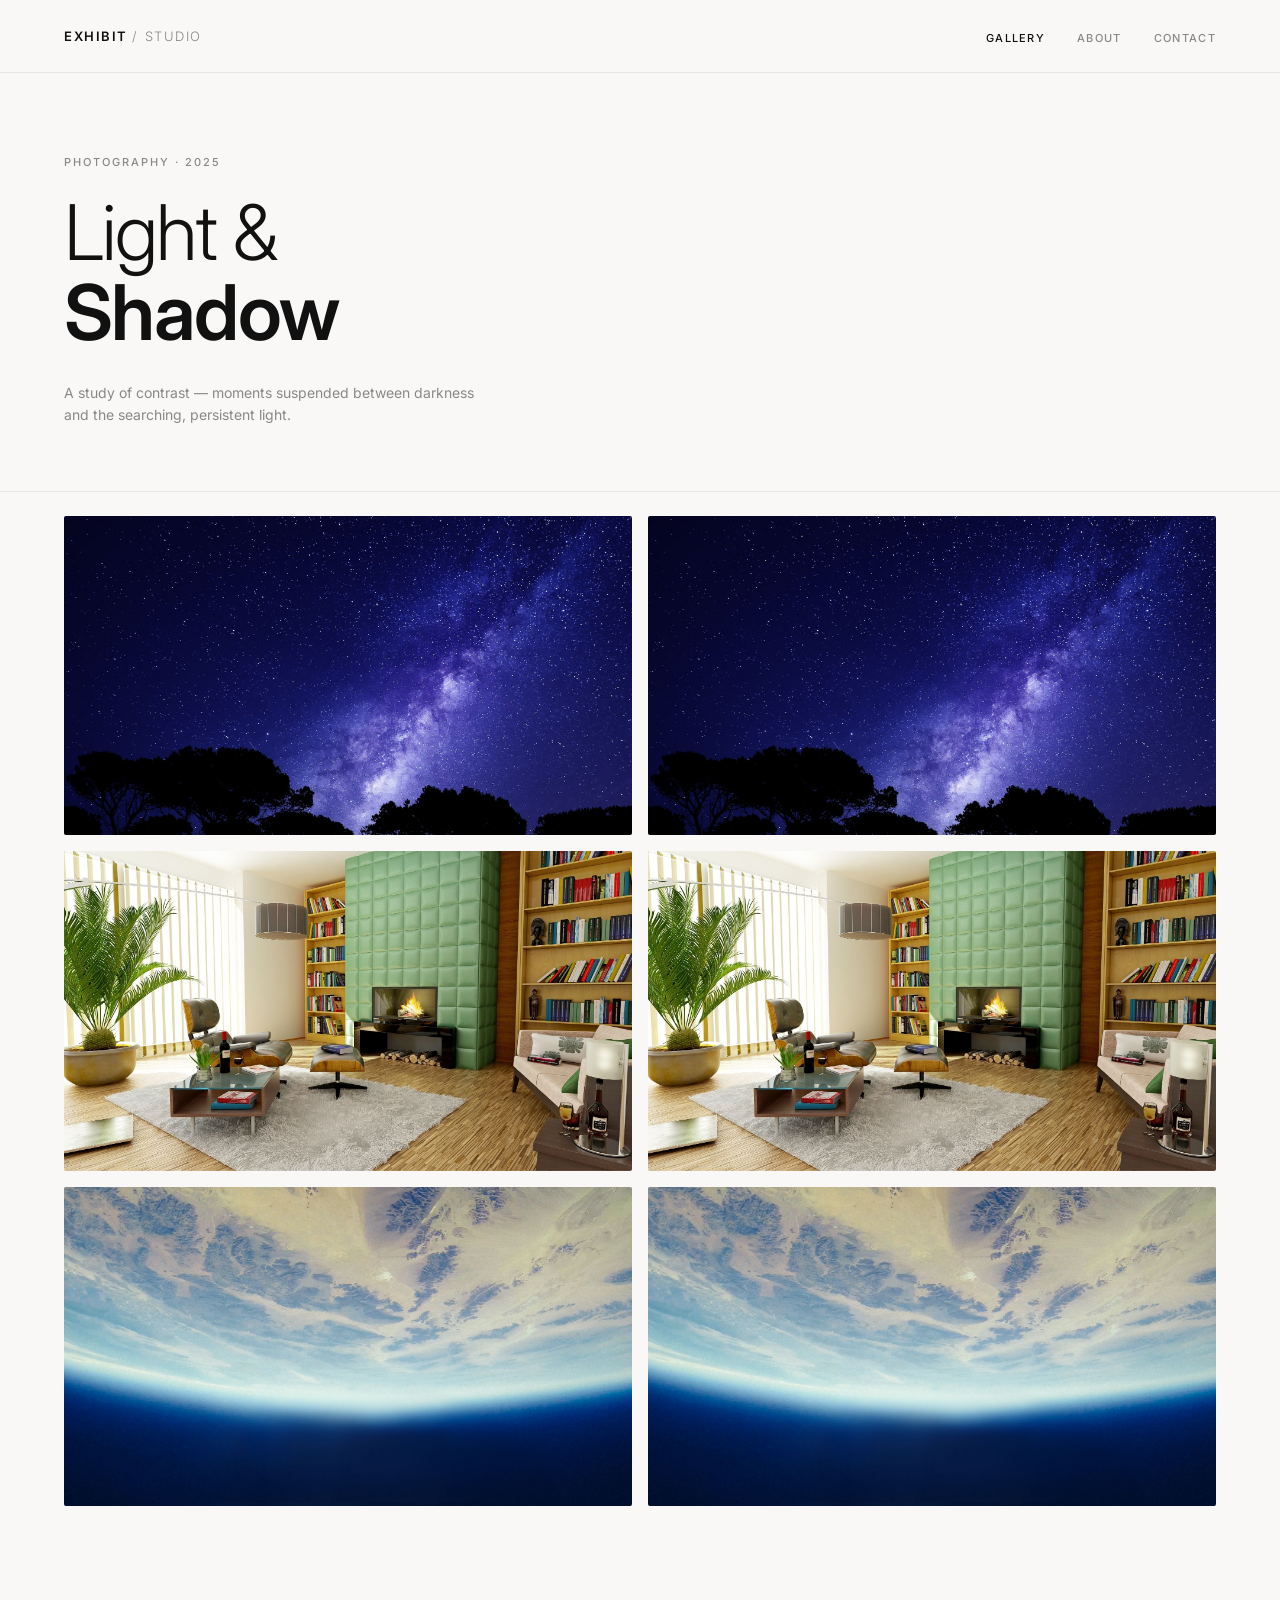
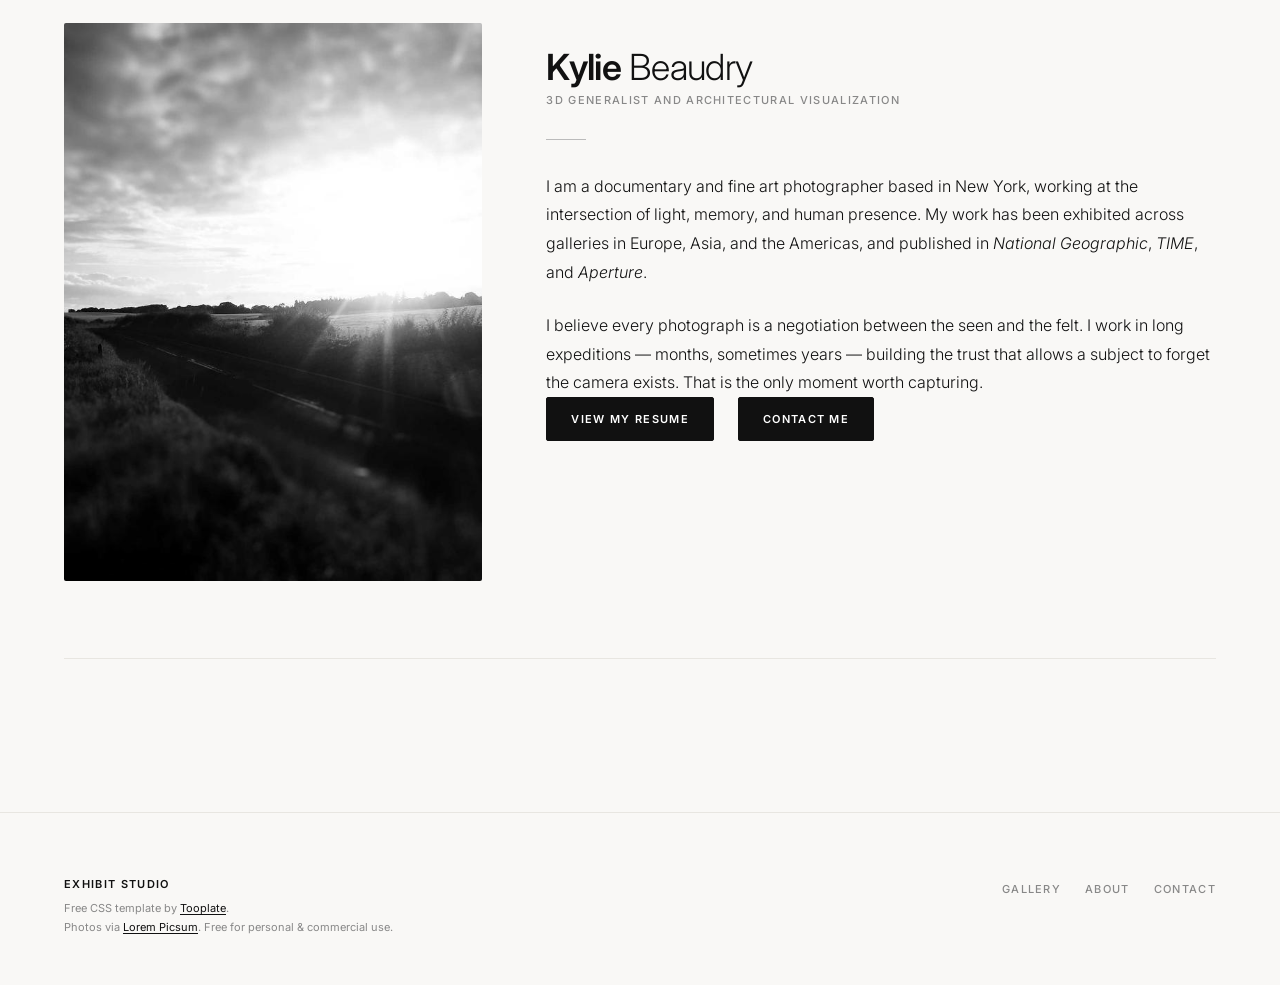
==== commit 98c52951: "Rough draft" ====
--- a/index.html
+++ b/index.html
@@ -75,10 +75,10 @@
     </h1>
 
     <div class="hero__meta">
-      <!-- ↓ EDIT: Update the photo count to match your gallery -->
+      <!-- this is the photo count stuff
       <span class="hero__count" id="js-photo-count">24 Photographs</span>
       <div class="hero__rule" aria-hidden="true"></div>
-      <!-- ↓ EDIT: A one-line description of your gallery series -->
+      -->
       <p class="hero__desc">A study of contrast — moments suspended between darkness and the searching, persistent light.</p>
     </div>
 
@@ -88,12 +88,12 @@
   <!-- ═══════════════════════════════════════════════════════════════
        FILTER BAR  (optional — delete this section if not needed)
        ═══════════════════════════════════════════════════════════════ -->
-  <div class="gallery-filter-wrap">
+  <!--<div class="gallery-filter-wrap">
     <div class="gallery-filter" role="toolbar" aria-label="Filter gallery">
 
-      <!-- ↓ EDIT: Add or remove filter buttons to match your categories.
+      <!- ↓ EDIT: Add or remove filter buttons to match your categories.
                 The "All" button shows all items; the others filter by
-                the data-filter attribute on each .gallery__item below. -->
+                the data-filter attribute on each .gallery__item below. ->
       <button class="filter__btn is-active" data-filter="all">All</button>
       <button class="filter__btn" data-filter="portrait">Portrait</button>
       <button class="filter__btn" data-filter="landscape">Landscape</button>
@@ -101,7 +101,7 @@
       <button class="filter__btn" data-filter="nature">Nature</button>
 
     </div>
-  </div>
+  </div> -->
 
 
   <!-- ═══════════════════════════════════════════════════════════════
@@ -139,11 +139,11 @@
         />
         <div class="gallery__caption">
           <span class="gallery__caption-title">Modeling a House</span>
-          <span class="gallery__caption-meta">House walkthrough tour in Unreal.</span>
+          <span class="gallery__caption-meta">House walkthrough tour in Unreal. <b>Click for more details.</b></span>
         </div>
 
         <div class="gallery__expand-icon" aria-hidden="true">
-          <svg viewBox="0 0 12 12" stroke-width="1.5"><path d="M1 4V1h3M8 1h3v3M11 8v3H8M4 11H1V8"/></svg>
+          <svg viewBox="0 0 12 12" stroke-width="1.5"><path d="M 1 6 H 11 L 7 2 M 11 6 L 7 10"/></svg>
         </div>
       </a>
       
@@ -302,13 +302,12 @@
   </main><!-- /GALLERY -->
 
   <!-- ═══════════════════════════════════════════════════════════════
-       HERO
-       ═══════════════════════════════════════════════════════════════ -->
-  <header class="page-hero">
+       OVERLY FLASHY ABOUT TITLE
+       ═══════════════════════════════════════════════════════════════ -->
+  <!--<header class="page-hero">
     <p class="page-hero__tag">The Photographer</p>
-    <!-- ↓ EDIT: Your name or studio tagline -->
     <h1 class="page-hero__title">About <strong>the Work</strong></h1>
-  </header>
+  </header>-->
 
 
   <!-- ═══════════════════════════════════════════════════════════════
@@ -332,12 +331,12 @@
       </div>
 
       <div class="about-bio">
-        <p class="about-bio__label">Photographer</p>
+        <p class="about-bio__label"> </p>
 
         <!-- ↓ EDIT: Your full name -->
-        <h2 class="about-bio__name"><strong>Alex</strong> Mercer</h2>
+        <h2 class="about-bio__name"><strong>Kylie</strong> Beaudry</h2>
         <!-- ↓ EDIT: Your title or specialty -->
-        <p class="about-bio__title">Documentary &amp; Fine Art Photography</p>
+        <p class="about-bio__title">3D Generalist and Architectural Visualization</p>
 
         <div class="about-bio__divider" aria-hidden="true"></div>
 
@@ -358,9 +357,9 @@
 
     <!-- ── CTA ──────────────────────────────────────────────────── -->
     <div class="about-cta">
-      <!-- ↓ EDIT: Link to your gallery and contact page -->
-      <a href="contact.html" class="btn btn--primary">Get in touch</a>
-      <a href="index.html"   class="btn btn--ghost">View gallery</a>
+      <!--switch primary to ghost for more subtle button-->
+      <a href="contact.html" class="btn btn--primary">View my resume</a>
+      <a href="index.html"   class="btn btn--primary">Contact me</a>
     </div>
 
   </main>
--- a/tooplate-exhibit-style.css
+++ b/tooplate-exhibit-style.css
@@ -364,22 +364,21 @@
     .front__gallery {
       padding:         var(--space-section-gap) var(--space-page-x);
       /* CSS Columns masonry */
-      column-count:    var(--grid-columns-frontpg);
+      column-count:    var(--grid-columns-desktop);
       column-gap:      var(--grid-column-gap);
     }
 
     /* ── Responsive column counts ─────────────────────────────── */
-    @media (min-width: 1000px) {
-      .front__gallery { column-count: var(--grid-columns-frontpg); }
-      .front__gallery { padding: var(--space-section-gap) var(--space-gallery-x); }
+    @media (min-width: 1400px) {
+      .front__gallery { column-count: var(--grid-columns-wide); }
     }
 
     @media (max-width: 900px) {
-      .front__gallery { column-count: var(--grid-columns-frontpg); }
+      .front__gallery { column-count: var(--grid-columns-tablet); }
     }
 
     @media (max-width: 560px) {
-      .front__gallery { column-count: var(--grid-columns-frontpg); }
+      .front__gallery { column-count: var(--grid-columns-mobile); }
     }
 
     .case__gallery {
@@ -426,6 +425,15 @@
 
     .gallery__item:hover .gallery__image {
       transform:       scale(1.035);
+    }
+
+    /* ── Make exception for case images (no zoom-in) ──────────── */
+    .case__image {
+      width:           100%;
+      height:          auto;
+      display:         block;
+      transition:      var(--transition-image-scale);
+      will-change:     transform;
     }
 
     /* ── Caption Overlay ──────────────────────────────────────── */
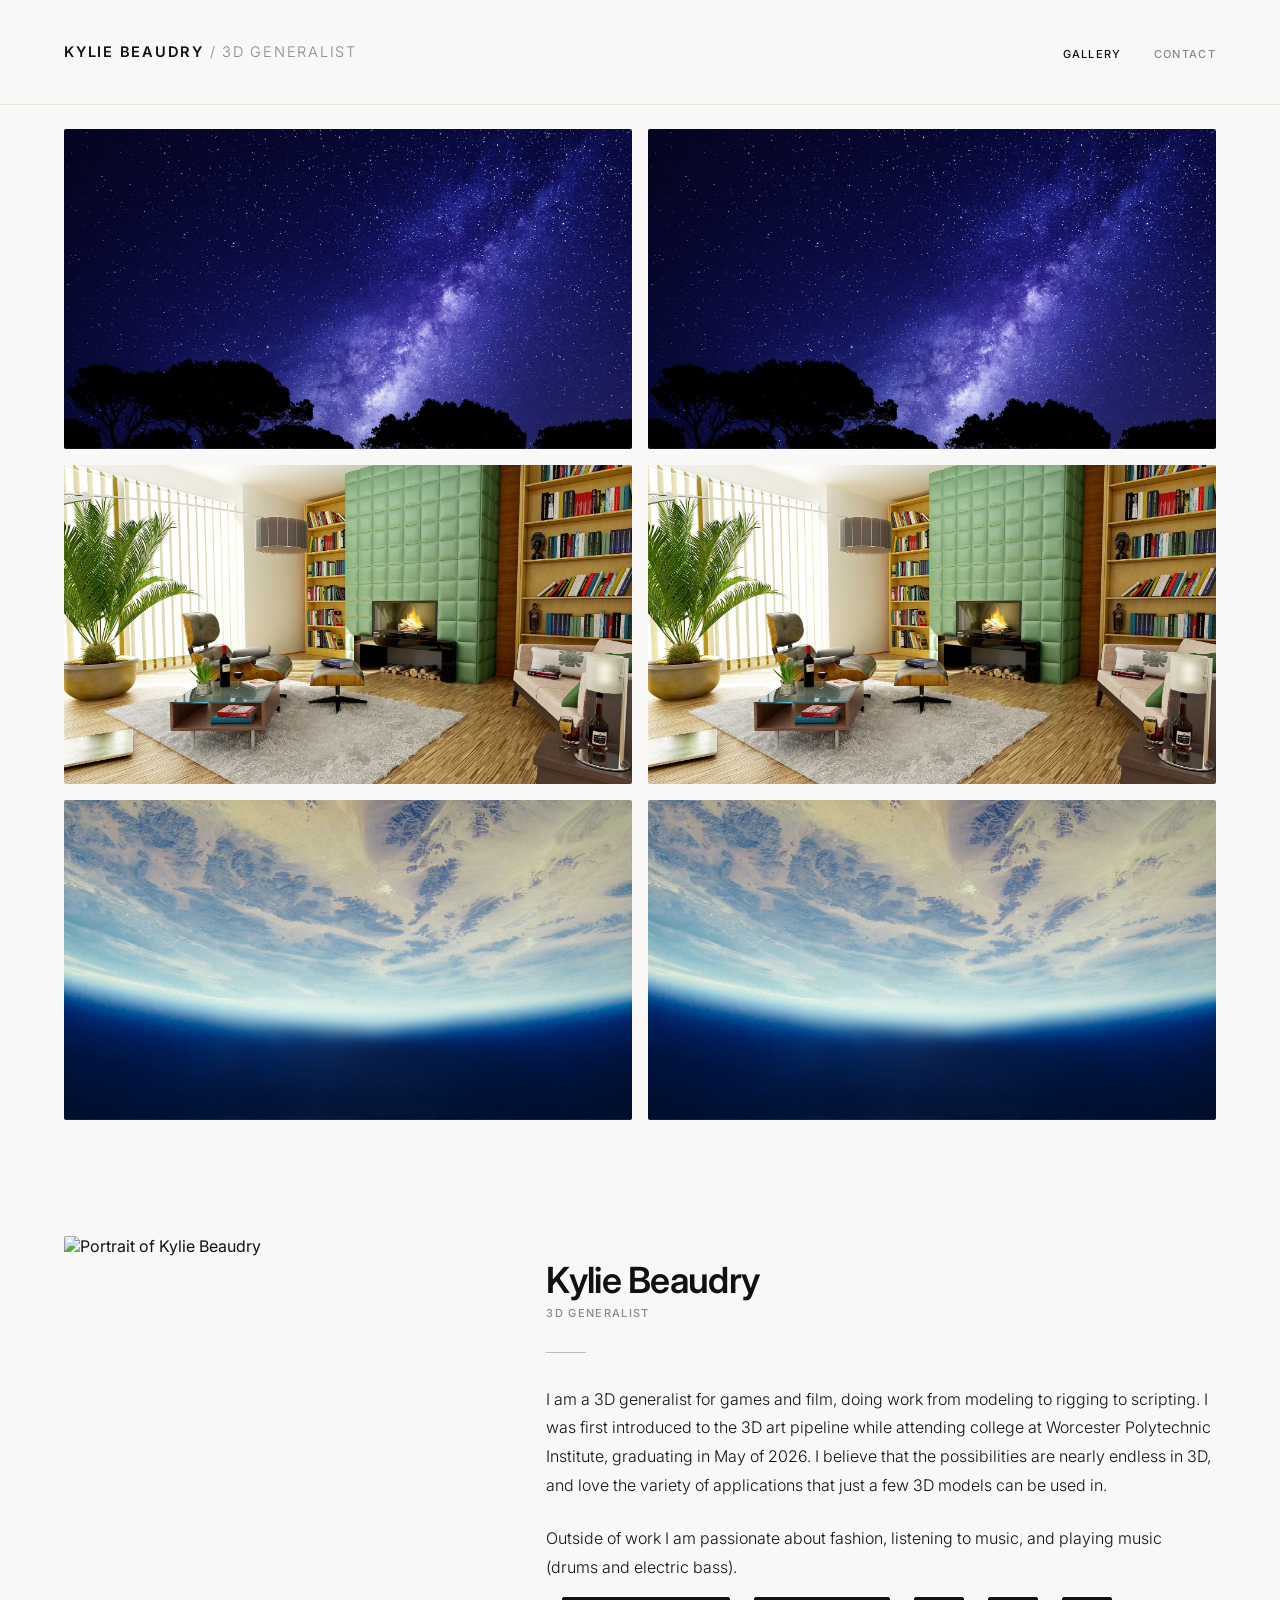
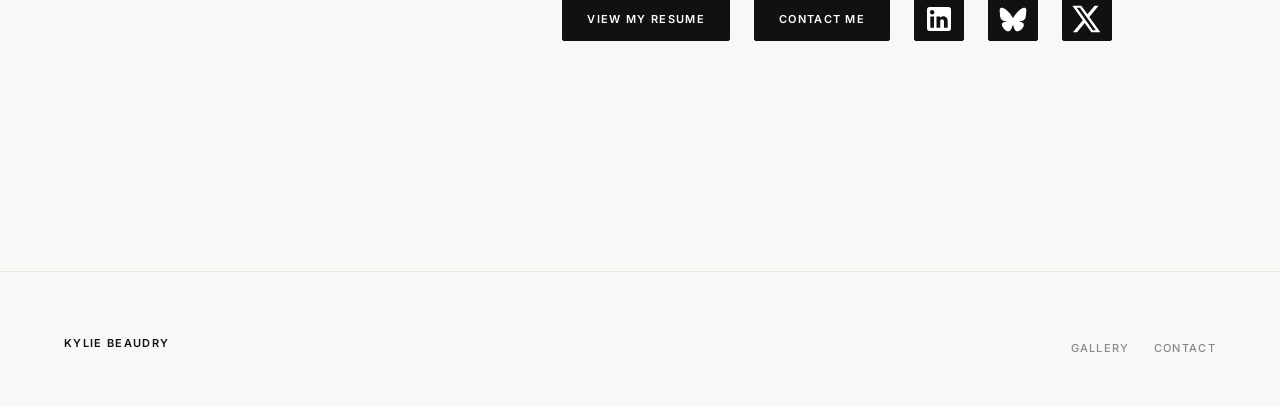
==== commit 0410d561: "final formatting and basic stuff" ====
--- a/index.html
+++ b/index.html
@@ -3,7 +3,7 @@
 <head>
   <meta charset="UTF-8" />
   <meta name="viewport" content="width=device-width, initial-scale=1.0" />
-  <title>Exhibit — Photography Gallery</title>
+  <title>Kylie Beaudry — 3D Portfolio</title>
   <meta name="description" content="A minimalist photography portfolio gallery template." />
 
   <!--
@@ -27,12 +27,12 @@
     <div class="nav__bar">
 
       <!-- ↓ EDIT: Replace with your name or studio name -->
-      <a href="index.html" class="nav__wordmark">Exhibit <span>/ Studio</span></a>
+      <a href="index.html" class="nav__wordmark">Kylie Beaudry <span>/ 3D Generalist</span></a>
 
       <!-- ↓ EDIT: Desktop links (visible ≥680px) -->
       <ul class="nav__links">
         <li><a href="index.html" class="nav__link--active">Gallery</a></li>
-        <li><a href="about.html">About</a></li>
+        <!--<li><a href="about.html">About</a></li>-->
         <li><a href="contact.html">Contact</a></li>
       </ul>
 
@@ -54,39 +54,19 @@
     <!-- ↓ EDIT: Mobile menu links (visible <680px, toggled by hamburger) -->
     <ul class="nav__mobile-menu" id="js-mobile-menu" aria-hidden="true">
       <li><a href="index.html" class="nav__link--active">Gallery</a></li>
-      <li><a href="about.html">About</a></li>
       <li><a href="contact.html">Contact</a></li>
     </ul>
 
   </nav>
 
 
-  <!-- ═══════════════════════════════════════════════════════════════
-       HERO
-       ═══════════════════════════════════════════════════════════════ -->
-  <header class="site-hero">
-
-    <!-- ↓ EDIT: Your gallery category / series name -->
-    <p class="hero__tag">Photography · 2025</p>
-
-    <!-- ↓ EDIT: Your gallery headline -->
-    <h1 class="hero__title">
-      Light &amp;<br><strong>Shadow</strong>
-    </h1>
-
-    <div class="hero__meta">
-      <!-- this is the photo count stuff
-      <span class="hero__count" id="js-photo-count">24 Photographs</span>
-      <div class="hero__rule" aria-hidden="true"></div>
-      -->
-      <p class="hero__desc">A study of contrast — moments suspended between darkness and the searching, persistent light.</p>
-    </div>
-
-  </header>
-
-
-  <!-- ═══════════════════════════════════════════════════════════════
-       FILTER BAR  (optional — delete this section if not needed)
+<!--
+this was the hero section, code lines ~64-85  
+-->
+
+
+  <!-- ═══════════════════════════════════════════════════════════════
+       FILTER BAR  (optional — delete this section if not needed) <----- bring this back to section out environments, rigging, etc
        ═══════════════════════════════════════════════════════════════ -->
   <!--<div class="gallery-filter-wrap">
     <div class="gallery-filter" role="toolbar" aria-label="Filter gallery">
@@ -139,7 +119,7 @@
         />
         <div class="gallery__caption">
           <span class="gallery__caption-title">Modeling a House</span>
-          <span class="gallery__caption-meta">House walkthrough tour in Unreal. <b>Click for more details.</b></span>
+          <span class="gallery__caption-meta">House walkthrough tour in Unreal.</span>
         </div>
 
         <div class="gallery__expand-icon" aria-hidden="true">
@@ -321,10 +301,10 @@
       <div class="about-portrait">
         <!-- ↓ EDIT: Replace with your portrait photo -->
         <img
-          src="images/tooplate-about-image.jpg"
+          src="C:\Users\kylie\Downloads\PROFESSIONALDEV\website\images\photo_crop_01.jpg"
           width="600"
           height="800"
-          alt="Portrait of the photographer"
+          alt="Portrait of Kylie Beaudry"
           class="about-portrait__img"
           loading="eager"
         />
@@ -334,32 +314,38 @@
         <p class="about-bio__label"> </p>
 
         <!-- ↓ EDIT: Your full name -->
-        <h2 class="about-bio__name"><strong>Kylie</strong> Beaudry</h2>
+        <h2 class="about-bio__name"><strong>Kylie Beaudry</strong></h2>
         <!-- ↓ EDIT: Your title or specialty -->
-        <p class="about-bio__title">3D Generalist and Architectural Visualization</p>
+        <p class="about-bio__title">3D Generalist</p>
 
         <div class="about-bio__divider" aria-hidden="true"></div>
 
         <!-- ↓ EDIT: Your bio paragraphs (2–3 is ideal) -->
         <p class="about-bio__text">
-          I am a documentary and fine art photographer based in New York, working at the
-          intersection of light, memory, and human presence. My work has been exhibited
-          across galleries in Europe, Asia, and the Americas, and published in
-          <em>National Geographic</em>, <em>TIME</em>, and <em>Aperture</em>.
+          I am a 3D generalist for games and film, doing work from modeling to rigging to scripting. 
+          I was first introduced to the 3D art pipeline while attending college at Worcester Polytechnic Institute, 
+          graduating in May of 2026. I believe that the possibilities are nearly endless in 3D, and 
+          love the variety of applications that just a few 3D models can be used in.
         </p>
         <p class="about-bio__text">
-          I believe every photograph is a negotiation between the seen and the felt.
-          I work in long expeditions — months, sometimes years — building the trust
-          that allows a subject to forget the camera exists. That is the only moment
-          worth capturing.
+          Outside of work I am passionate about fashion, listening to music, and playing music (drums 
+          and electric bass).
         </p>
 
 
     <!-- ── CTA ──────────────────────────────────────────────────── -->
     <div class="about-cta">
       <!--switch primary to ghost for more subtle button-->
-      <a href="contact.html" class="btn btn--primary">View my resume</a>
-      <a href="index.html"   class="btn btn--primary">Contact me</a>
+      <a href="resume.html" class="btn btn--primary">View my resume</a>
+      <a href="contact.html"   class="btn btn--primary">Contact me</a>
+      <a class="btn btn--socials"> <svg xmlns="http://www.w3.org/2000/svg" width="2rem" height="2rem" viewBox="0 0 24 24">
+        <title>Linkedin</title><path fill="currentColor" d="M19 3a2 2 0 0 1 2 2v14a2 2 0 0 1-2 2H5a2 2 0 0 1-2-2V5a2 2 0 0 1 2-2zm-.5 15.5v-5.3a3.26 3.26 0 0 0-3.26-3.26c-.85 0-1.84.52-2.32 1.3v-1.11h-2.79v8.37h2.79v-4.93c0-.77.62-1.4 1.39-1.4a1.4 1.4 0 0 1 1.4 1.4v4.93zM6.88 8.56a1.68 1.68 0 0 0 1.68-1.68c0-.93-.75-1.69-1.68-1.69a1.69 1.69 0 0 0-1.69 1.69c0 .93.76 1.68 1.69 1.68m1.39 9.94v-8.37H5.5v8.37z"/></svg></a>
+      <a class="btn btn--socials"> <svg xmlns="http://www.w3.org/2000/svg" width="2rem" height="2rem" viewBox="0 0 24 24">
+        <title>Bluesky</title><path fill="currentColor" d="M12 11.388c-.906-1.761-3.372-5.044-5.665-6.662c-2.197-1.55-3.034-1.283-3.583-1.033C2.116 3.978 2 4.955 2 5.528c0 .575.315 4.709.52 5.4c.68 2.28 3.094 3.05 5.32 2.803c-3.26.483-6.157 1.67-2.36 5.898c4.178 4.325 5.726-.927 6.52-3.59c.794 2.663 1.708 7.726 6.444 3.59c3.556-3.59.977-5.415-2.283-5.898c2.225.247 4.64-.523 5.319-2.803c.205-.69.52-4.825.52-5.399c0-.575-.116-1.55-.752-1.838c-.549-.248-1.386-.517-3.583 1.033c-2.293 1.621-4.76 4.904-5.665 6.664"/></svg></a>
+      <!--<a class="btn btn--socials"> <svg xmlns="http://www.w3.org/2000/svg" width="2rem" height="2rem" viewBox="0 0 32 32">
+        <title>artstation</title><path fill="currentColor" d="m0 23.63l2.703 4.672a3.23 3.23 0 0 0 2.885 1.781h17.943l-3.724-6.453zm32 .031a3.25 3.25 0 0 0-.516-1.75L20.968 3.635a3.23 3.23 0 0 0-2.854-1.719h-5.557l16.24 28.135l2.563-4.432c.5-.849.641-1.224.641-1.958zm-14.839-4.614L9.906 6.479l-7.26 12.568z"/></svg></a>-->
+      <a class="btn btn--socials"> <svg xmlns="http://www.w3.org/2000/svg" width="2rem" height="2rem" viewBox="0 0 24 24">
+        <title>X/Twitter</title><path fill="currentColor" d="M13.795 10.533L20.68 2h-3.073l-5.255 6.517L7.69 2H1l7.806 10.91L1.47 22h3.074l5.705-7.07L15.31 22H22zm-2.38 2.95L9.97 11.464L4.36 3.627h2.31l4.528 6.317l1.443 2.02l6.018 8.409h-2.31z"/></svg></a>      
     </div>
 
   </main>
@@ -414,17 +400,12 @@
 
     <div>
       <!-- ↓ EDIT: Replace with your name / studio -->
-      <p class="footer__brand">Exhibit Studio</p>
-      <p class="footer__credit">
-        Free CSS template by <a href="https://www.tooplate.com/view/2160-exhibit-studio" target="_blank" rel="nofollow">Tooplate</a>.<br>
-        Photos via <a href="https://picsum.photos" target="_blank" rel="noopener">Lorem Picsum</a>. Free for personal &amp; commercial use.
-      </p>
+      <p class="footer__brand">Kylie Beaudry</p>
     </div>
 
     <!-- ↓ EDIT: Update links to match your site pages -->
     <ul class="footer__nav">
       <li><a href="index.html">Gallery</a></li>
-      <li><a href="about.html">About</a></li>
       <li><a href="contact.html">Contact</a></li>
     </ul>
 
--- a/tooplate-exhibit-style.css
+++ b/tooplate-exhibit-style.css
@@ -31,7 +31,7 @@
 
       /* ── Typography ──────────────────────────────────────────── */
       --font-family:              'Inter', -apple-system, BlinkMacSystemFont, sans-serif;
-      --font-size-wordmark:       0.8125rem;  /* NAV logo text             */
+      --font-size-wordmark:       0.9125rem;  /* NAV logo text             */
       --font-size-label:          0.6875rem;  /* Tags, meta, small labels  */
       --font-size-caption-title:  0.8125rem;  /* Overlay photo title       */
       --font-size-caption-meta:   0.6875rem;  /* Overlay photographer meta */
@@ -45,7 +45,7 @@
       --space-page-x:             clamp(1.5rem, 5vw, 6rem);  /* Left/right margin  */
       --space-gallery-x:          clamp(20rem, 20vw, 30rem);
       --space-page-top:           2rem;
-      --space-nav-height:         4.5rem;
+      --space-nav-height:         6.5rem;
       --space-hero-top:           clamp(3rem, 6vw, 6rem);
       --space-hero-bottom:        clamp(2.5rem, 5vw, 5rem);
       --space-section-gap:        clamp(1rem, 2vw, 1.5rem);
@@ -55,9 +55,9 @@
       --grid-column-gap:          clamp(0.625rem, 1.25vw, 1.125rem); /* Gap between columns */
       --grid-item-margin-bottom:  clamp(0.625rem, 1.25vw, 1.125rem); /* Gap between rows    */
       --grid-columns-frontpg:     1;   
-      --grid-columns-wide:        3;   /* ≥1400px */
+      --grid-columns-wide:        2;   /* ≥1400px */
       --grid-columns-desktop:     2;   /* ≥900px  */
-      --grid-columns-tablet:      2;   /* ≥560px  */
+      --grid-columns-tablet:      1;   /* ≥560px  */
       --grid-columns-mobile:      1;   /* <560px  */
       --grid-border-radius:       2px;
 
@@ -766,9 +766,9 @@
       grid-template-columns: 1fr 1.6fr;
       gap:                   clamp(2rem, 5vw, 5rem);
       align-items:           start;
-      margin-bottom:         clamp(3rem, 6vw, 6rem);
+      /*margin-bottom:         clamp(3rem, 6vw, 6rem);
       padding-bottom:        clamp(3rem, 6vw, 6rem);
-      border-bottom:         1px solid var(--color-border-subtle);
+      border-bottom:         1px solid var(--color-border-subtle);*/
     }
 
     @media (max-width: 720px) {
@@ -907,6 +907,7 @@
       display:     flex;
       align-items: center;
       gap:         1.5rem;
+      padding:     1rem;
       flex-wrap:   wrap;
     }
 
@@ -936,6 +937,13 @@
     .btn--primary:hover {
       background:   transparent;
       color:        var(--color-text-primary);
+    }
+
+    .btn--socials {
+      background:   var(--color-text-primary);
+      color:        var(--color-surface);
+      border:       1px solid var(--color-text-primary);
+      padding:      0 .5rem;
     }
 
     .btn--ghost {
@@ -1266,4 +1274,43 @@
     @keyframes pulse {
       0%, 100% { opacity: 1;   transform: scale(1); }
       50%      { opacity: 0.5; transform: scale(1.3); }
+    }
+
+        /* ═══════════════════════════════════════════════════════════════
+       EMBEDS
+       ═══════════════════════════════════════════════════════════════ */
+    .responsive-iframe-pdf-cont {
+      position: relative;
+      overflow: hidden;
+      width: 95vw;
+      padding-top: 129.41%; /* 16:9 Aspect Ratio (divide 9 by 16 = 0.5625) 8.5:11, 11/8.5 = */
+      max-height: 1000px;
+    }
+
+    /*@media (min-width: 1400px) {
+      .responsive-iframe-pdf-cont { width: 70vw; padding-top: 60%;}
+    }*/
+
+    .responsive-iframe-pdf {
+      position: absolute;
+      top: 0;
+      left: 0;
+      bottom: 0;
+      right: 0;
+      width: 100%;
+      height: 60rem;
+      border: none;
+    }
+
+    .responsive-iframe-pdff {
+      height: 80vh; 
+      width: 80vh;
+    }
+
+    @media (min-width: 1700px) {
+      .responsive-iframe-pdff {height: 70vh}
+    }
+
+    @media (max-width: 1000px) {
+      .responsive-iframe-pdff {height: 80vh}
     }
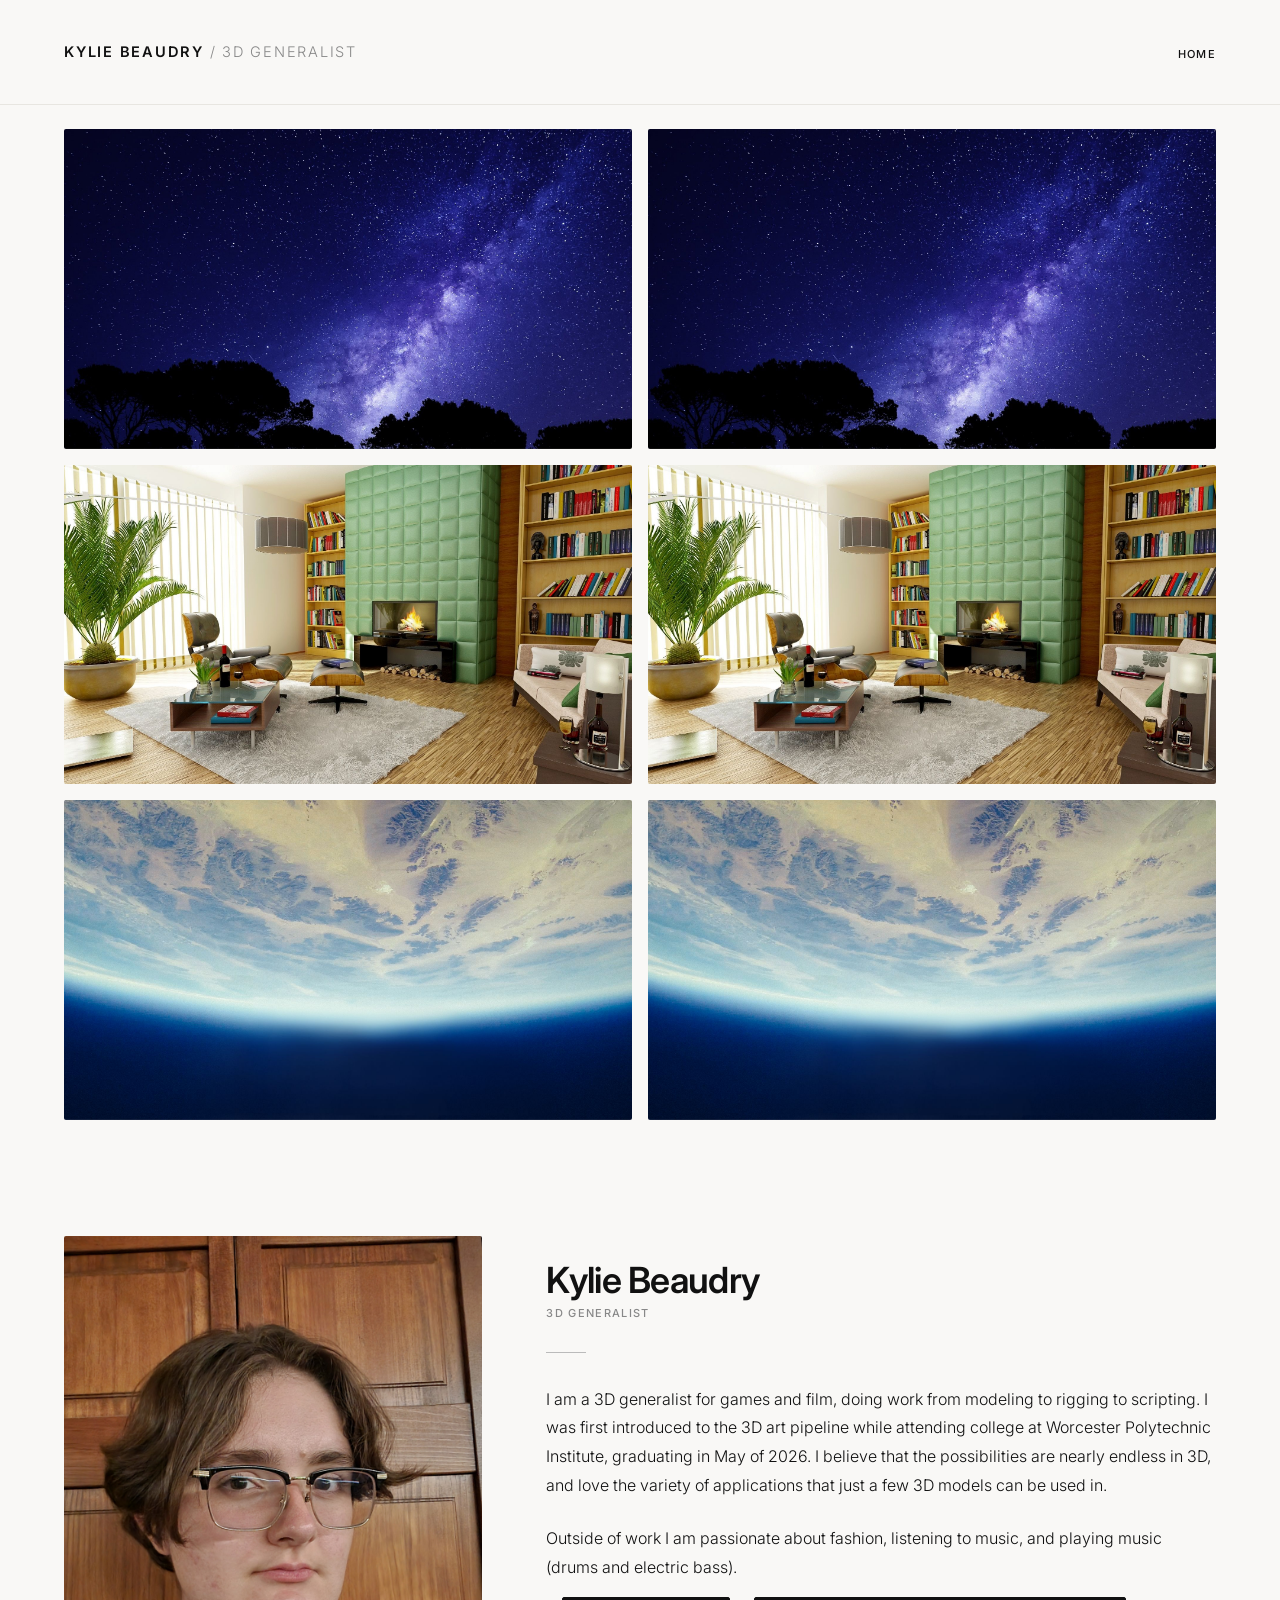
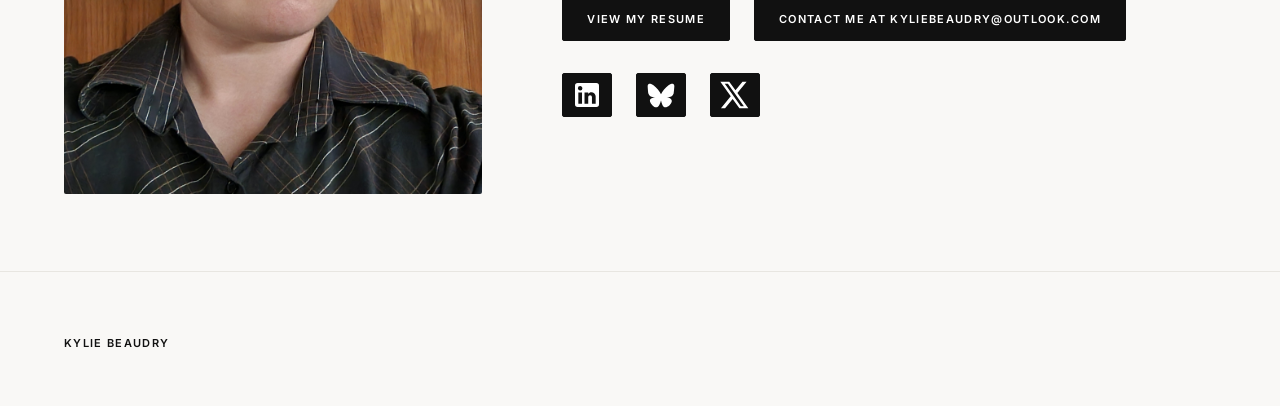
==== commit 5908ee68: "tweaks plus resume" ====
--- a/index.html
+++ b/index.html
@@ -4,7 +4,7 @@
   <meta charset="UTF-8" />
   <meta name="viewport" content="width=device-width, initial-scale=1.0" />
   <title>Kylie Beaudry — 3D Portfolio</title>
-  <meta name="description" content="A minimalist photography portfolio gallery template." />
+  <meta name="description" content="Kylie Beaudry's portfolio landing page." />
 
   <!--
 Tooplate 2160 Exhibit Studio
@@ -31,9 +31,7 @@
 
       <!-- ↓ EDIT: Desktop links (visible ≥680px) -->
       <ul class="nav__links">
-        <li><a href="index.html" class="nav__link--active">Gallery</a></li>
-        <!--<li><a href="about.html">About</a></li>-->
-        <li><a href="contact.html">Contact</a></li>
+        <li><a href="index.html" class="nav__link--active">Home</a></li>
       </ul>
 
       <!-- Hamburger — visible on mobile only, controlled by JS -->
@@ -53,8 +51,7 @@
 
     <!-- ↓ EDIT: Mobile menu links (visible <680px, toggled by hamburger) -->
     <ul class="nav__mobile-menu" id="js-mobile-menu" aria-hidden="true">
-      <li><a href="index.html" class="nav__link--active">Gallery</a></li>
-      <li><a href="contact.html">Contact</a></li>
+      <li><a href="index.html" class="nav__link--active">Home</a></li>
     </ul>
 
   </nav>
@@ -301,9 +298,9 @@
       <div class="about-portrait">
         <!-- ↓ EDIT: Replace with your portrait photo -->
         <img
-          src="C:\Users\kylie\Downloads\PROFESSIONALDEV\website\images\photo_crop_01.jpg"
-          width="600"
-          height="800"
+          src="images\photo_uncrop_01.jpg"
+          width="2736"
+          height="2736"
           alt="Portrait of Kylie Beaudry"
           class="about-portrait__img"
           loading="eager"
@@ -337,15 +334,22 @@
     <div class="about-cta">
       <!--switch primary to ghost for more subtle button-->
       <a href="resume.html" class="btn btn--primary">View my resume</a>
-      <a href="contact.html"   class="btn btn--primary">Contact me</a>
+      <a class="btn btn--primary" id="link-conversion" rel="nofollow, noindex" href="to-outlook/">
+        Contact me at kyliebeaudry<!--bot avoidant measures-->@<!--bot avoidant measures-->outlook.com</a>
+           
+    </div>
+
+    <!--put these 2 in the same div to have an uninterrupted wrapping line of buttons-->
+
+    <div class="about-cta">      
       <a class="btn btn--socials"> <svg xmlns="http://www.w3.org/2000/svg" width="2rem" height="2rem" viewBox="0 0 24 24">
-        <title>Linkedin</title><path fill="currentColor" d="M19 3a2 2 0 0 1 2 2v14a2 2 0 0 1-2 2H5a2 2 0 0 1-2-2V5a2 2 0 0 1 2-2zm-.5 15.5v-5.3a3.26 3.26 0 0 0-3.26-3.26c-.85 0-1.84.52-2.32 1.3v-1.11h-2.79v8.37h2.79v-4.93c0-.77.62-1.4 1.39-1.4a1.4 1.4 0 0 1 1.4 1.4v4.93zM6.88 8.56a1.68 1.68 0 0 0 1.68-1.68c0-.93-.75-1.69-1.68-1.69a1.69 1.69 0 0 0-1.69 1.69c0 .93.76 1.68 1.69 1.68m1.39 9.94v-8.37H5.5v8.37z"/></svg></a>
+        <title>My Linkedin</title><path fill="currentColor" d="M19 3a2 2 0 0 1 2 2v14a2 2 0 0 1-2 2H5a2 2 0 0 1-2-2V5a2 2 0 0 1 2-2zm-.5 15.5v-5.3a3.26 3.26 0 0 0-3.26-3.26c-.85 0-1.84.52-2.32 1.3v-1.11h-2.79v8.37h2.79v-4.93c0-.77.62-1.4 1.39-1.4a1.4 1.4 0 0 1 1.4 1.4v4.93zM6.88 8.56a1.68 1.68 0 0 0 1.68-1.68c0-.93-.75-1.69-1.68-1.69a1.69 1.69 0 0 0-1.69 1.69c0 .93.76 1.68 1.69 1.68m1.39 9.94v-8.37H5.5v8.37z"/></svg></a>
       <a class="btn btn--socials"> <svg xmlns="http://www.w3.org/2000/svg" width="2rem" height="2rem" viewBox="0 0 24 24">
-        <title>Bluesky</title><path fill="currentColor" d="M12 11.388c-.906-1.761-3.372-5.044-5.665-6.662c-2.197-1.55-3.034-1.283-3.583-1.033C2.116 3.978 2 4.955 2 5.528c0 .575.315 4.709.52 5.4c.68 2.28 3.094 3.05 5.32 2.803c-3.26.483-6.157 1.67-2.36 5.898c4.178 4.325 5.726-.927 6.52-3.59c.794 2.663 1.708 7.726 6.444 3.59c3.556-3.59.977-5.415-2.283-5.898c2.225.247 4.64-.523 5.319-2.803c.205-.69.52-4.825.52-5.399c0-.575-.116-1.55-.752-1.838c-.549-.248-1.386-.517-3.583 1.033c-2.293 1.621-4.76 4.904-5.665 6.664"/></svg></a>
+        <title>My Bluesky</title><path fill="currentColor" d="M12 11.388c-.906-1.761-3.372-5.044-5.665-6.662c-2.197-1.55-3.034-1.283-3.583-1.033C2.116 3.978 2 4.955 2 5.528c0 .575.315 4.709.52 5.4c.68 2.28 3.094 3.05 5.32 2.803c-3.26.483-6.157 1.67-2.36 5.898c4.178 4.325 5.726-.927 6.52-3.59c.794 2.663 1.708 7.726 6.444 3.59c3.556-3.59.977-5.415-2.283-5.898c2.225.247 4.64-.523 5.319-2.803c.205-.69.52-4.825.52-5.399c0-.575-.116-1.55-.752-1.838c-.549-.248-1.386-.517-3.583 1.033c-2.293 1.621-4.76 4.904-5.665 6.664"/></svg></a>
       <!--<a class="btn btn--socials"> <svg xmlns="http://www.w3.org/2000/svg" width="2rem" height="2rem" viewBox="0 0 32 32">
         <title>artstation</title><path fill="currentColor" d="m0 23.63l2.703 4.672a3.23 3.23 0 0 0 2.885 1.781h17.943l-3.724-6.453zm32 .031a3.25 3.25 0 0 0-.516-1.75L20.968 3.635a3.23 3.23 0 0 0-2.854-1.719h-5.557l16.24 28.135l2.563-4.432c.5-.849.641-1.224.641-1.958zm-14.839-4.614L9.906 6.479l-7.26 12.568z"/></svg></a>-->
       <a class="btn btn--socials"> <svg xmlns="http://www.w3.org/2000/svg" width="2rem" height="2rem" viewBox="0 0 24 24">
-        <title>X/Twitter</title><path fill="currentColor" d="M13.795 10.533L20.68 2h-3.073l-5.255 6.517L7.69 2H1l7.806 10.91L1.47 22h3.074l5.705-7.07L15.31 22H22zm-2.38 2.95L9.97 11.464L4.36 3.627h2.31l4.528 6.317l1.443 2.02l6.018 8.409h-2.31z"/></svg></a>      
+        <title>My X/Twitter</title><path fill="currentColor" d="M13.795 10.533L20.68 2h-3.073l-5.255 6.517L7.69 2H1l7.806 10.91L1.47 22h3.074l5.705-7.07L15.31 22H22zm-2.38 2.95L9.97 11.464L4.36 3.627h2.31l4.528 6.317l1.443 2.02l6.018 8.409h-2.31z"/></svg></a>      
     </div>
 
   </main>
@@ -405,8 +409,7 @@
 
     <!-- ↓ EDIT: Update links to match your site pages -->
     <ul class="footer__nav">
-      <li><a href="index.html">Gallery</a></li>
-      <li><a href="contact.html">Contact</a></li>
+      <!--<li><a href="index.html">Home</a></li>-->
     </ul>
 
   </footer>
--- a/tooplate-exhibit-style.css
+++ b/tooplate-exhibit-style.css
@@ -790,6 +790,20 @@
       display:       block;
     }
 
+    @media (max-width: 720px) {
+      .about-portrait {
+        display: flex;
+        justify-content: center;
+        align-items: center;
+      }
+    }
+
+    @media (max-width: 720px) {
+      .about-portrait__img {
+        width: 50%;
+        aspect-ratio: 4/3;
+      }
+    }
     /* ── Bio text ───────────────────────────────────────────────── */
     .about-bio__label {
       font-size:      var(--font-size-label);
@@ -944,6 +958,11 @@
       color:        var(--color-surface);
       border:       1px solid var(--color-text-primary);
       padding:      0 .5rem;
+    }
+
+    .btn--socials:hover {
+      background:   transparent;
+      color:        var(--color-text-primary);
     }
 
     .btn--ghost {
